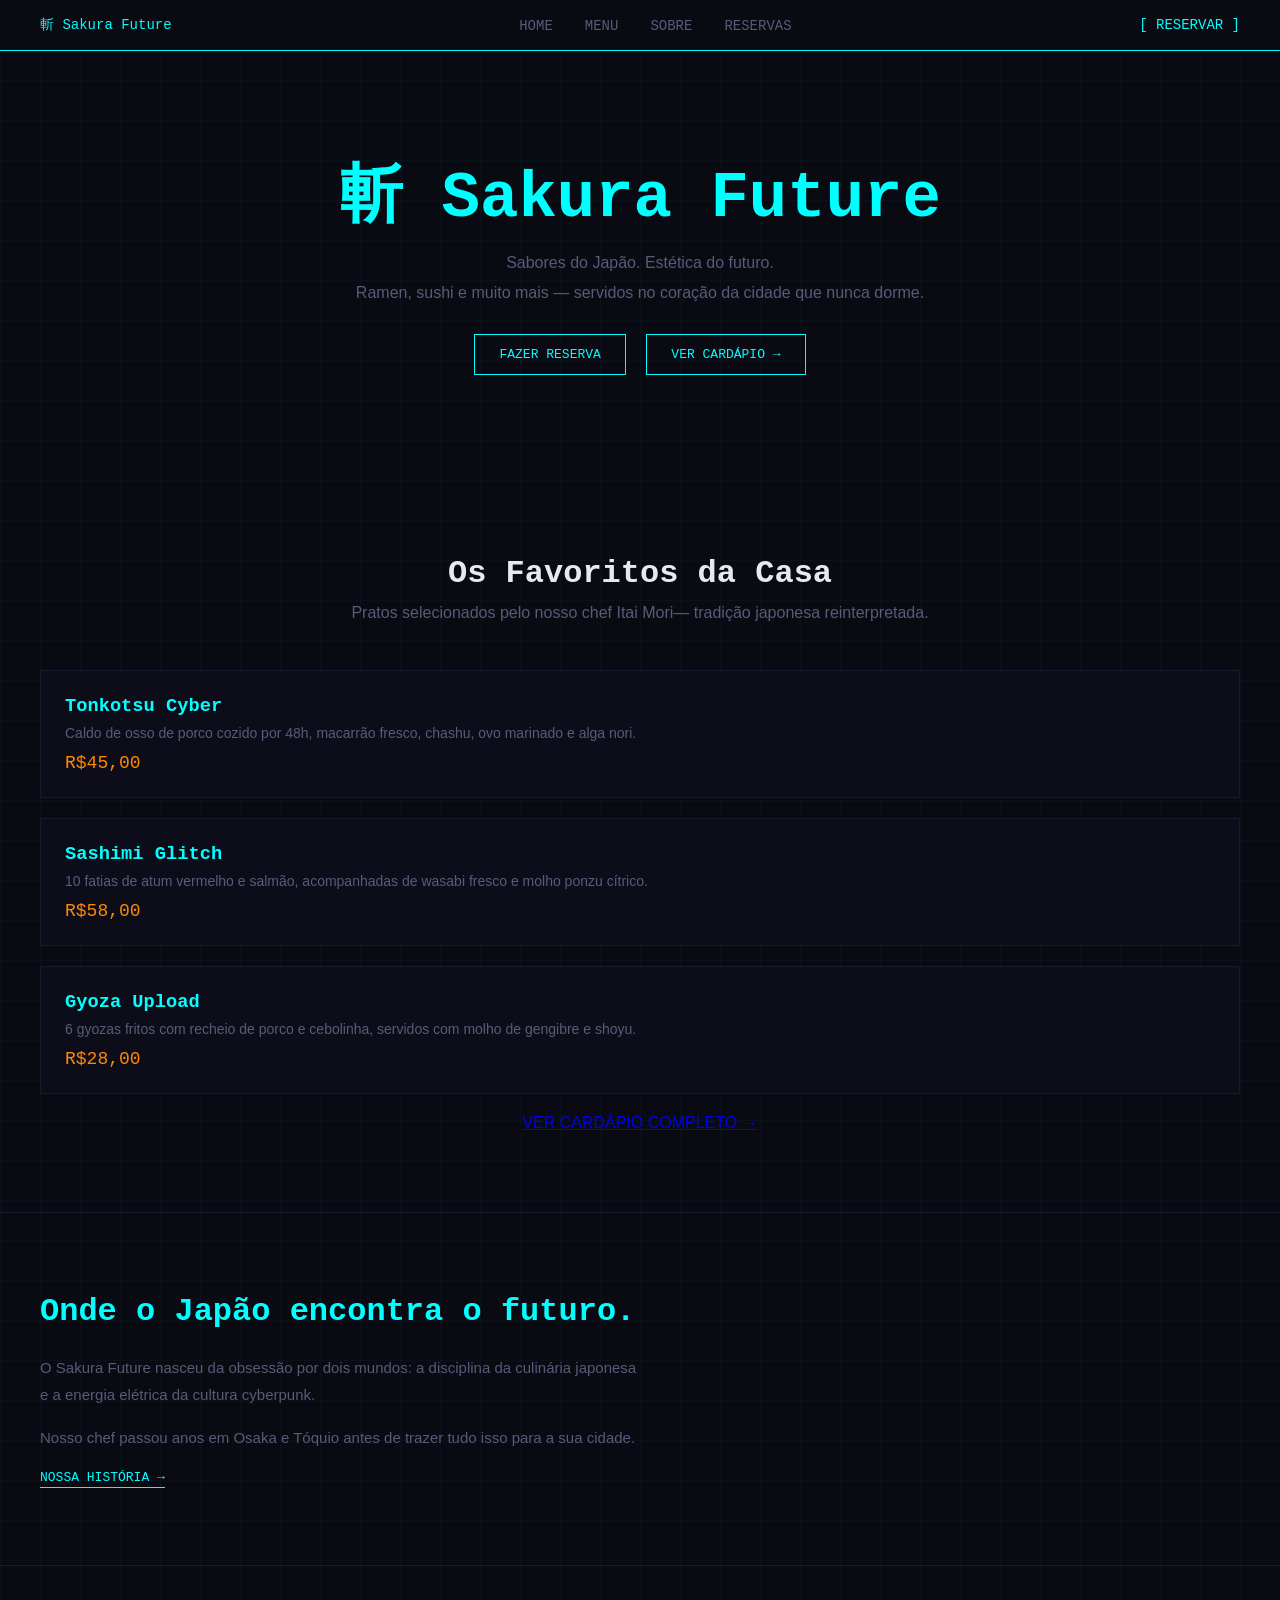
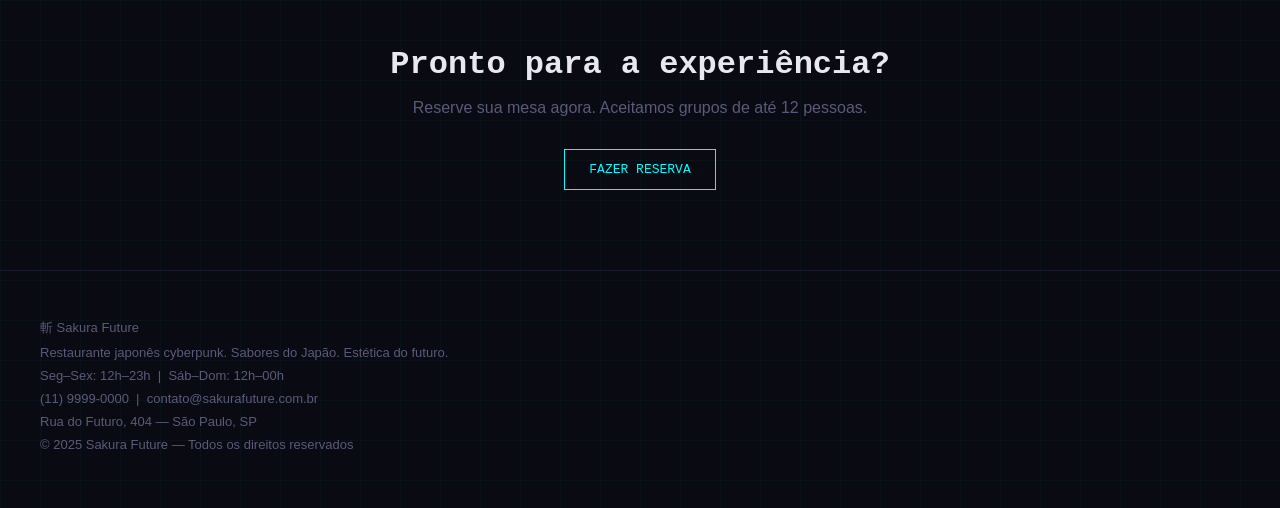
==== index.html @ 57e95a61 "Adicionei imagens no menu" ====
<!doctype html>
<html lang="pt-BR">
  <head>
    <meta charset="UTF-8" />
    <meta name="viewport" content="width=device-width, initial-scale=1.0" />
    <title>Sakura Future — Restaurante Japonês</title>
    <link rel="stylesheet" href="style.css" />
  </head>

  <body>
    <nav>
      <a href="index.html">斬 Sakura Future</a>
      <ul>
        <li><a href="index.html">HOME</a></li>
        <li><a href="menu.html">MENU</a></li>
        <li><a href="sobre.html">SOBRE</a></li>
        <li><a href="reservas.html">RESERVAS</a></li>
      </ul>
      <a href="reservas.html">[ RESERVAR ]</a>
    </nav>

    <section id="principal">
      <h1>斬 Sakura Future</h1>
      <p>Sabores do Japão. Estética do futuro.</p>
      <p>
        Ramen, sushi e muito mais — servidos no coração da cidade que nunca
        dorme.
      </p>
      <a href="reservas.html">FAZER RESERVA</a>
      <a href="menu.html">VER CARDÁPIO →</a>
    </section>

    <section id="destaques">
      <h2>Os Favoritos da Casa</h2>
      <p>
        Pratos selecionados pelo nosso chef Itai Mori— tradição japonesa
        reinterpretada.
      </p>

      <article>
        <h3>Tonkotsu Cyber</h3>
        <p>
          Caldo de osso de porco cozido por 48h, macarrão fresco, chashu, ovo
          marinado e alga nori.
        </p>
        <span>R$45,00</span>
      </article>

      <article>
        <h3>Sashimi Glitch</h3>
        <p>
          10 fatias de atum vermelho e salmão, acompanhadas de wasabi fresco e
          molho ponzu cítrico.
        </p>
        <span>R$58,00</span>
      </article>

      <article id="entrada">
        <h3>Gyoza Upload</h3>
        <p>
          6 gyozas fritos com recheio de porco e cebolinha, servidos com molho
          de gengibre e shoyu.
        </p>
        <span>R$28,00</span>
      </article>

      <a href="menu.html">VER CARDÁPIO COMPLETO →</a>
    </section>

    <section id="sobre">
      <h2>Onde o Japão encontra o futuro.</h2>
      <p>
        O Sakura Future nasceu da obsessão por dois mundos: a disciplina da
        culinária japonesa e a energia elétrica da cultura cyberpunk.
      </p>
      <p>
        Nosso chef passou anos em Osaka e Tóquio antes de trazer tudo isso para
        a sua cidade.
      </p>
      <a href="sobre.html">NOSSA HISTÓRIA →</a>
    </section>

    <section id="reserva">
      <h2>Pronto para a experiência?</h2>
      <p>Reserve sua mesa agora. Aceitamos grupos de até 12 pessoas.</p>
      <a href="reservas.html">FAZER RESERVA</a>
    </section>

    <footer>
      <p>斬 Sakura Future</p>
      <p>
        Restaurante japonês cyberpunk. Sabores do Japão. Estética do futuro.
      </p>

      <nav>
        <a href="index.html">Home</a>
        <a href="menu.html">Menu</a>
        <a href="sobre.html">Sobre</a>
        <a href="reservas.html">Reservas</a>
      </nav>

      <p>Seg–Sex: 12h–23h &nbsp;|&nbsp; Sáb–Dom: 12h–00h</p>
      <p>(11) 9999-0000 &nbsp;|&nbsp; contato@sakurafuture.com.br</p>
      <p>Rua do Futuro, 404 — São Paulo, SP</p>
      <p>© 2025 Sakura Future — Todos os direitos reservados</p>
    </footer>
  </body>
</html>
---- style.css ----
:root {
  --fundo: #0a0a12;
  --fundo2: #0d0d1a;
  --texto: #e8e8f0;
  --texto-fraco: #5a5a7a;
  --ciano: #00ffff;
  --magenta: #ff00ff;
  --laranja: #ff8800;
  --borda: #1a1a2e;
}

* {
  margin: 0;
  padding: 0;
  box-sizing: border-box;
}

body {
  background: var(--fundo);
  color: var(--texto);
  font-family: sans-serif;

  background-image:
    linear-gradient(rgba(0, 255, 255, 0.03) 1px, transparent 1px),
    linear-gradient(90deg, rgba(0, 255, 255, 0.03) 1px, transparent 1px);
  background-size: 40px 40px;
}

nav {
  background: var(--fundo);
  border-bottom: 1px solid var(--ciano);
  padding: 16px 40px;
  display: flex;
  align-items: center;
  justify-content: space-between;
}
nav a {
  color: var(--ciano);
  text-decoration: none;
  font-family: "Courier New", monospace;
  font-size: 14px;
}
nav ul {
  list-style: none;
  display: flex;
  gap: 32px;
}

nav ul a {
  color: var(--texto-fraco);
}

nav ul a:hover {
  color: var(--ciano);
}
#principal {
  padding: 100px 40px;
  text-align: center;
}

#principal h1 {
  font-family: "Courier New", monospace;
  font-size: 64px;
  color: var(--ciano);
  margin-bottom: 16px;
}

#principal p {
  font-size: 16px;
  color: var(--texto-fraco);
  margin-bottom: 12px;
}

#principal a {
  display: inline-block;
  color: var(--ciano);
  border: 1px solid var(--ciano);
  padding: 12px 24px;
  font-family: "Courier New", monospace;
  font-size: 13px;
  text-decoration: none;
  margin: 20px 8px 0;
}

#principal a:hover {
  background: var(--ciano);
  color: var(--fundo);
}

#destaques {
  padding: 80px 40px;
  text-align: center;
}

#destaques h2 {
  font-family: "Courier New", monospace;
  font-size: 32px;
  color: var(--texto);
  margin-bottom: 12px;
}

#destaques > p {
  color: var(--texto-fraco);
  margin-bottom: 48px;
}

article {
  background: var(--fundo2);
  border: 1px solid var(--borda);
  padding: 24px;
  margin-bottom: 20px;
  text-align: left;
}

article h3 {
  font-family: "Courier New", monospace;
  color: var(--ciano);
  margin-bottom: 8px;
}

article p {
  color: var(--texto-fraco);
  font-size: 14px;
  margin-bottom: 12px;
}

article span {
  font-family: "Courier New", monospace;
  color: var(--laranja);
  font-size: 18px;
}
#sobre {
  padding: 80px 40px;
  border-top: 1px solid var(--borda);
}

#sobre h2 {
  font-family: "Courier New", monospace;
  font-size: 32px;
  color: var(--ciano);
  margin-bottom: 24px;
}

#sobre p {
  color: var(--texto-fraco);
  font-size: 15px;
  line-height: 1.8;
  margin-bottom: 16px;
  max-width: 600px;
}

#sobre a {
  color: var(--ciano);
  font-family: "Courier New", monospace;
  font-size: 13px;
  text-decoration: none;
  border-bottom: 1px solid var(--ciano);
  padding-bottom: 2px;
}

#sobre a:hover {
  color: var(--magenta);
  border-color: var(--magenta);
}

#reserva {
  padding: 80px 40px;
  text-align: center;
  border-top: 1px solid var(--borda);
}

#reserva h2 {
  font-family: "Courier New", monospace;
  font-size: 32px;
  color: var(--texto);
  margin-bottom: 16px;
}

#reserva p {
  color: var(--texto-fraco);
  margin-bottom: 32px;
}

#reserva a {
  display: inline-block;
  color: var(--ciano);
  border: 1px solid var(--ciano);
  padding: 12px 24px;
  font-family: "Courier New", monospace;
  font-size: 13px;
  text-decoration: none;
}

#reserva a:hover {
  background: var(--ciano);
  color: var(--fundo);
}

footer {
  padding: 48px 40px;
  border-top: 1px solid var(--borda);
}

footer p {
  color: var(--texto-fraco);
  font-size: 13px;
  margin-bottom: 8px;
}

footer nav {
  display: none;
  gap: 24px;
  margin: 16px 0;
  border: none;
  padding: 0;
}

footer nav a {
  color: var(--texto-fraco);
  font-size: 13px;
  text-decoration: none;
}

footer nav a:hover {
  color: var(--ciano);
}
#menu {
  padding: 80px 40px;
  max-width: 800px;
  margin: 0 auto;
}

#menu h1 {
  font-family: "Courier New", monospace;
  font-size: 48px;
  color: var(--ciano);
  margin-bottom: 8px;
}

#menu > p {
  color: var(--texto-fraco);
  margin-bottom: 48px;
}

#menu h2 {
  font-family: "Courier New", monospace;
  font-size: 13px;
  color: var(--magenta);
  letter-spacing: 0.2em;
  margin: 48px 0 16px;
  border-bottom: 1px solid var(--borda);
  padding-bottom: 8px;
}
#sobre-page {
  padding: 80px 40px;
  max-width: 800px;
  margin: 0 auto;
}

#sobre-page h1 {
  font-family: "Courier New", monospace;
  font-size: 48px;
  color: var(--ciano);
  margin-bottom: 8px;
}

#sobre-page > p {
  color: var(--texto-fraco);
  margin-bottom: 48px;
}

#sobre-page h2 {
  font-family: "Courier New", monospace;
  font-size: 13px;
  color: var(--magenta);
  letter-spacing: 0.2em;
  margin: 40px 0 16px;
  border-bottom: 1px solid var(--borda);
  padding-bottom: 8px;
}

#sobre-page p {
  color: var(--texto-fraco);
  font-size: 15px;
  line-height: 1.8;
  margin-bottom: 16px;
}
#numeros {
  display: grid;
  grid-template-columns: repeat(4, 1fr);
  gap: 20px;
  margin-top: 24px;
}

#numeros div {
  border: 1px solid var(--borda);
  padding: 24px;
  text-align: center;
}

#numeros strong {
  display: block;
  font-family: "Courier New", monospace;
  font-size: 36px;
  color: var(--ciano);
  margin-bottom: 8px;
}
#numeros span {
  font-size: 12px;
  color: var(--texto-fraco);
  letter-spacing: 0.1em;
}

#reservas-page {
  padding: 80px 40px;
  max-width: 600px;
  margin: 0 auto;
}

#reservas-page h1 {
  font-family: "Courier New", monospace;
  font-size: 48px;
  color: var(--ciano);
  margin-bottom: 8px;
}

#reservas-page > p {
  color: var(--texto-fraco);
  margin-bottom: 48px;
}

form {
  display: flex;
  flex-direction: column;
  gap: 8px;
}

label {
  font-family: "Courier New", monospace;
  font-size: 12px;
  color: var(--magenta);
  letter-spacing: 0.15em;
  margin-top: 16px;
}

input,
textarea {
  background: var(--fundo2);
  border: 1px solid var(--borda);
  color: var(--texto);
  padding: 12px 16px;
  font-family: "Courier New", monospace;
  font-size: 14px;
  width: 100%;
}

input:focus,
textarea:focus {
  outline: none;
  border-color: var(--ciano);
}

textarea {
  height: 120px;
  resize: vertical;
}

button {
  margin-top: 24px;
  background: transparent;
  border: 1px solid var(--ciano);
  color: var(--ciano);
  padding: 14px;
  font-family: "Courier New", monospace;
  font-size: 14px;
  letter-spacing: 0.1em;
  cursor: pointer;
}

button:hover {
  background: var(--ciano);
  color: var(--fundo);
}

.item-container {
  display: flex;
  justify-content: space-between;
  align-items: center;
  gap: 20px;
}

img {
  width: 120px;
  height: 120px;
  object-fit: cover;
  flex-shrink: 0;
  border: 1px solid var(--ciano);
}
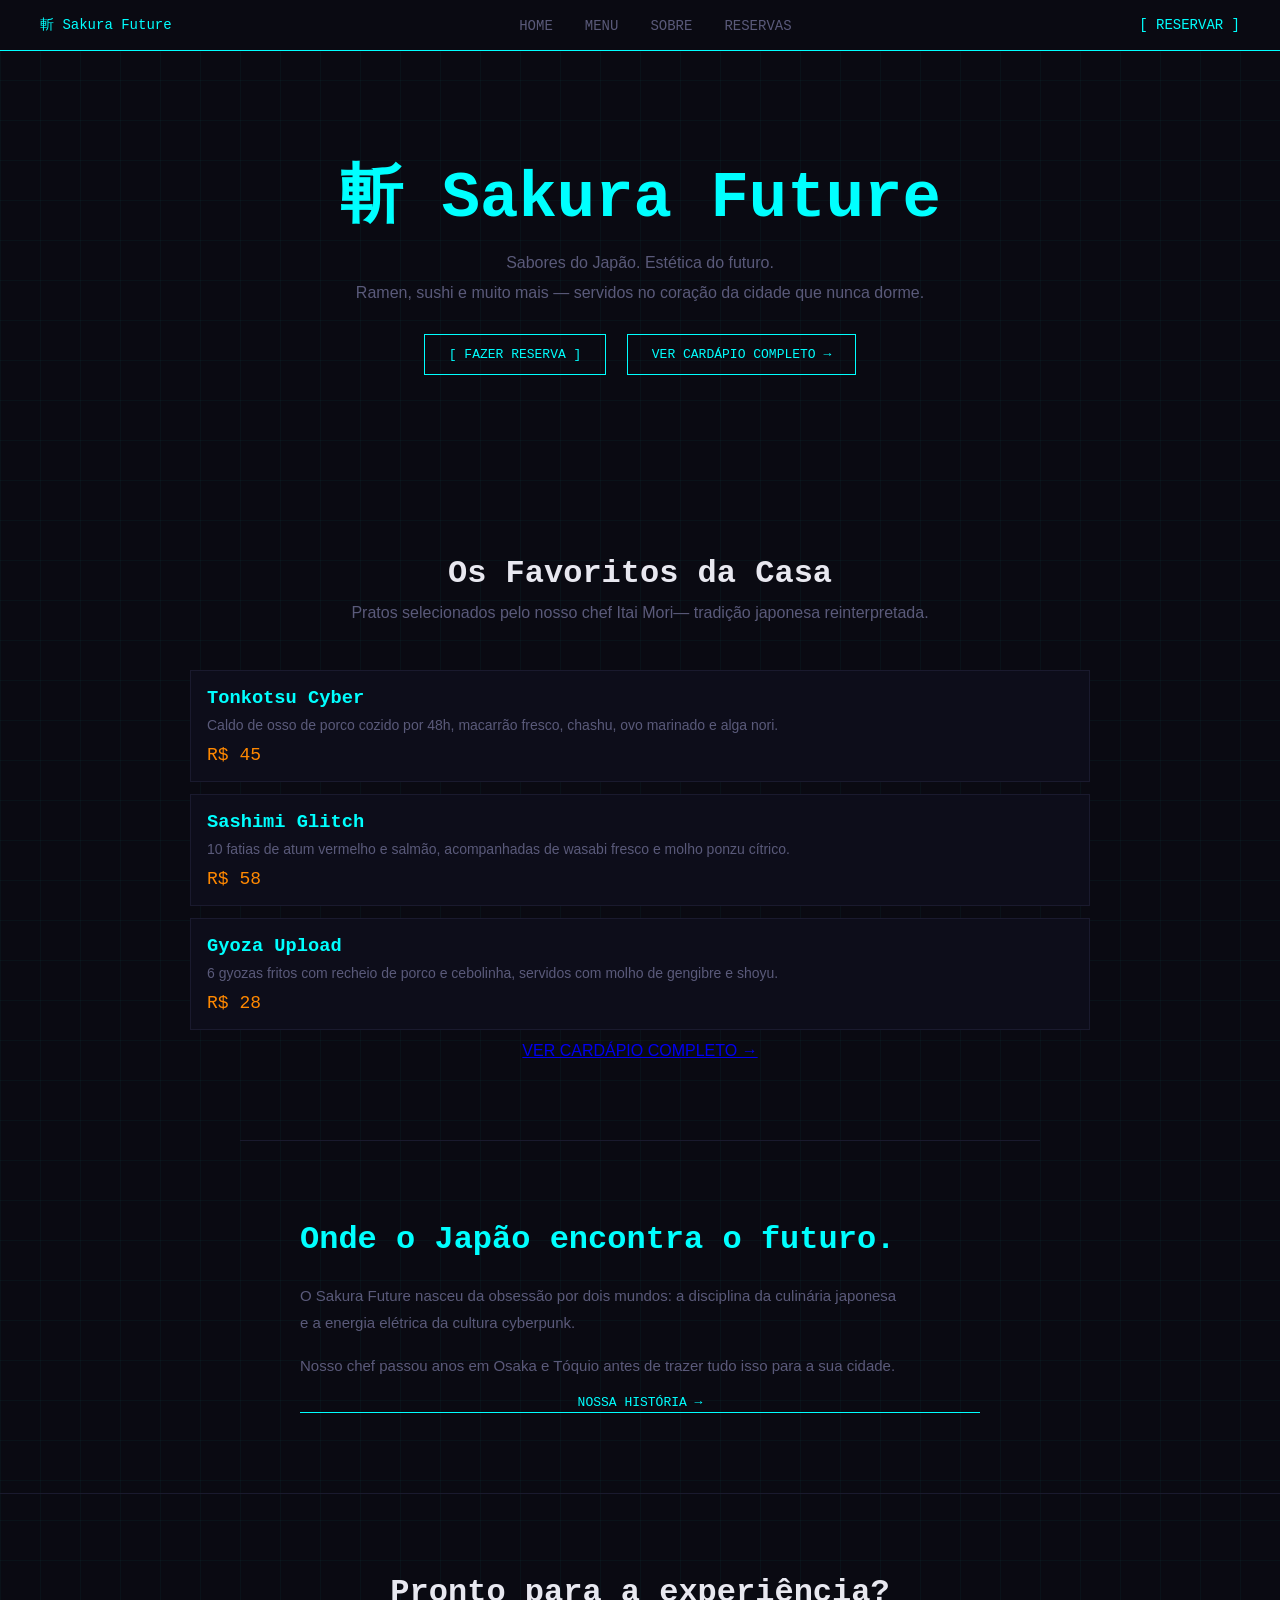
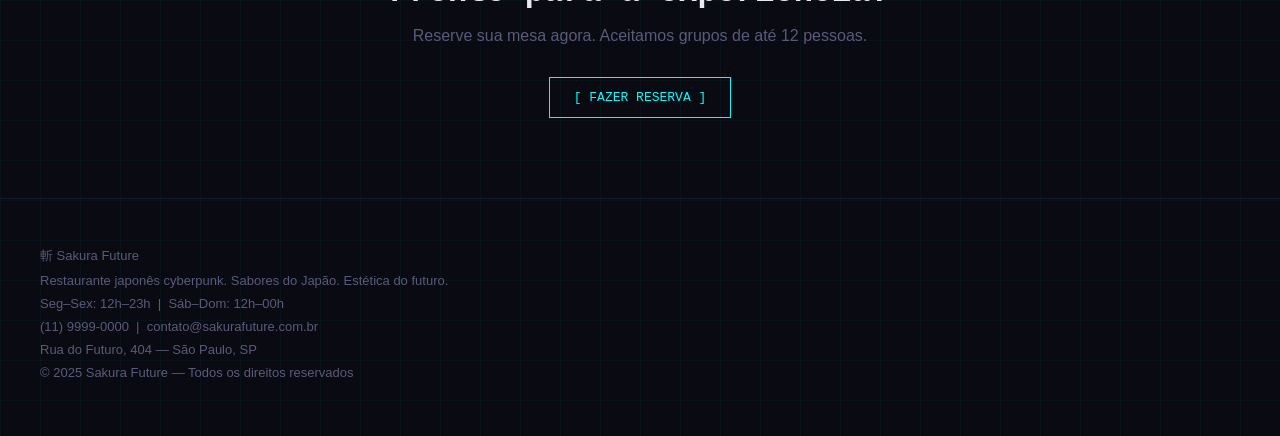
==== commit d944ad09: "ajustes" ====
--- a/index.html
+++ b/index.html
@@ -22,46 +22,31 @@
     <section id="principal">
       <h1>斬 Sakura Future</h1>
       <p>Sabores do Japão. Estética do futuro.</p>
-      <p>
-        Ramen, sushi e muito mais — servidos no coração da cidade que nunca
-        dorme.
-      </p>
-      <a href="reservas.html">FAZER RESERVA</a>
-      <a href="menu.html">VER CARDÁPIO →</a>
+      <p>Ramen, sushi e muito mais — servidos no coração da cidade que nunca dorme.</p>
+      <a href="reservas.html">[ FAZER RESERVA ]</a>
+      <a href="menu.html" class="btn-link">VER CARDÁPIO COMPLETO →</a>
     </section>
 
     <section id="destaques">
       <h2>Os Favoritos da Casa</h2>
-      <p>
-        Pratos selecionados pelo nosso chef Itai Mori— tradição japonesa
-        reinterpretada.
-      </p>
+      <p>Pratos selecionados pelo nosso chef Itai Mori— tradição japonesa reinterpretada.</p>
 
       <article>
         <h3>Tonkotsu Cyber</h3>
-        <p>
-          Caldo de osso de porco cozido por 48h, macarrão fresco, chashu, ovo
-          marinado e alga nori.
-        </p>
-        <span>R$45,00</span>
+        <p>Caldo de osso de porco cozido por 48h, macarrão fresco, chashu, ovo marinado e alga nori.</p>
+        <span>R$ 45</span>
       </article>
 
       <article>
         <h3>Sashimi Glitch</h3>
-        <p>
-          10 fatias de atum vermelho e salmão, acompanhadas de wasabi fresco e
-          molho ponzu cítrico.
-        </p>
-        <span>R$58,00</span>
+        <p>10 fatias de atum vermelho e salmão, acompanhadas de wasabi fresco e molho ponzu cítrico.</p>
+        <span>R$ 58</span>
       </article>
 
-      <article id="entrada">
+      <article id = "entrada">
         <h3>Gyoza Upload</h3>
-        <p>
-          6 gyozas fritos com recheio de porco e cebolinha, servidos com molho
-          de gengibre e shoyu.
-        </p>
-        <span>R$28,00</span>
+        <p>6 gyozas fritos com recheio de porco e cebolinha, servidos com molho de gengibre e shoyu.</p>
+        <span>R$ 28</span>
       </article>
 
       <a href="menu.html">VER CARDÁPIO COMPLETO →</a>
@@ -69,28 +54,20 @@
 
     <section id="sobre">
       <h2>Onde o Japão encontra o futuro.</h2>
-      <p>
-        O Sakura Future nasceu da obsessão por dois mundos: a disciplina da
-        culinária japonesa e a energia elétrica da cultura cyberpunk.
-      </p>
-      <p>
-        Nosso chef passou anos em Osaka e Tóquio antes de trazer tudo isso para
-        a sua cidade.
-      </p>
+      <p>O Sakura Future nasceu da obsessão por dois mundos: a disciplina da culinária japonesa e a energia elétrica da cultura cyberpunk.</p>
+      <p>Nosso chef passou anos em Osaka e Tóquio antes de trazer tudo isso para a sua cidade.</p>
       <a href="sobre.html">NOSSA HISTÓRIA →</a>
     </section>
 
     <section id="reserva">
       <h2>Pronto para a experiência?</h2>
       <p>Reserve sua mesa agora. Aceitamos grupos de até 12 pessoas.</p>
-      <a href="reservas.html">FAZER RESERVA</a>
+      <a href="reservas.html">[ FAZER RESERVA ]</a>
     </section>
 
     <footer>
       <p>斬 Sakura Future</p>
-      <p>
-        Restaurante japonês cyberpunk. Sabores do Japão. Estética do futuro.
-      </p>
+      <p>Restaurante japonês cyberpunk. Sabores do Japão. Estética do futuro.</p>
 
       <nav>
         <a href="index.html">Home</a>
@@ -104,5 +81,6 @@
       <p>Rua do Futuro, 404 — São Paulo, SP</p>
       <p>© 2025 Sakura Future — Todos os direitos reservados</p>
     </footer>
+
   </body>
-</html>
+</html>
--- a/style.css
+++ b/style.css
@@ -1,3 +1,4 @@
+
 :root {
   --fundo: #0a0a12;
   --fundo2: #0d0d1a;
@@ -20,7 +21,7 @@
   color: var(--texto);
   font-family: sans-serif;
 
-  background-image:
+  background-image: 
     linear-gradient(rgba(0, 255, 255, 0.03) 1px, transparent 1px),
     linear-gradient(90deg, rgba(0, 255, 255, 0.03) 1px, transparent 1px);
   background-size: 40px 40px;
@@ -37,7 +38,7 @@
 nav a {
   color: var(--ciano);
   text-decoration: none;
-  font-family: "Courier New", monospace;
+  font-family: 'Courier New', monospace;
   font-size: 14px;
 }
 nav ul {
@@ -59,7 +60,7 @@
 }
 
 #principal h1 {
-  font-family: "Courier New", monospace;
+  font-family: 'Courier New', monospace;
   font-size: 64px;
   color: var(--ciano);
   margin-bottom: 16px;
@@ -76,7 +77,7 @@
   color: var(--ciano);
   border: 1px solid var(--ciano);
   padding: 12px 24px;
-  font-family: "Courier New", monospace;
+  font-family: 'Courier New', monospace;
   font-size: 13px;
   text-decoration: none;
   margin: 20px 8px 0;
@@ -93,7 +94,7 @@
 }
 
 #destaques h2 {
-  font-family: "Courier New", monospace;
+  font-family: 'Courier New', monospace;
   font-size: 32px;
   color: var(--texto);
   margin-bottom: 12px;
@@ -107,13 +108,16 @@
 article {
   background: var(--fundo2);
   border: 1px solid var(--borda);
-  padding: 24px;
-  margin-bottom: 20px;
+  padding: 16px;
+  margin-bottom: 12px;
   text-align: left;
+  max-width: 900px;
+  margin-left: auto;
+  margin-right: auto;;
 }
 
 article h3 {
-  font-family: "Courier New", monospace;
+  font-family: 'Courier New', monospace;
   color: var(--ciano);
   margin-bottom: 8px;
 }
@@ -125,17 +129,21 @@
 }
 
 article span {
-  font-family: "Courier New", monospace;
+  font-family: 'Courier New', monospace;
   color: var(--laranja);
   font-size: 18px;
-}
+  }
+
 #sobre {
-  padding: 80px 40px;
+  padding: 80px 60px;
   border-top: 1px solid var(--borda);
+  max-width: 800px;
+  margin-left: auto;
+  margin-right: auto;
 }
 
 #sobre h2 {
-  font-family: "Courier New", monospace;
+  font-family: 'Courier New', monospace;
   font-size: 32px;
   color: var(--ciano);
   margin-bottom: 24px;
@@ -150,12 +158,15 @@
 }
 
 #sobre a {
-  color: var(--ciano);
-  font-family: "Courier New", monospace;
+  display: block;
+  text-align: center;;
+  color: var(--ciano);
+  font-family: 'Courier New', monospace;
   font-size: 13px;
   text-decoration: none;
   border-bottom: 1px solid var(--ciano);
   padding-bottom: 2px;
+  margin: top 16px;
 }
 
 #sobre a:hover {
@@ -170,7 +181,7 @@
 }
 
 #reserva h2 {
-  font-family: "Courier New", monospace;
+  font-family: 'Courier New', monospace;
   font-size: 32px;
   color: var(--texto);
   margin-bottom: 16px;
@@ -186,7 +197,7 @@
   color: var(--ciano);
   border: 1px solid var(--ciano);
   padding: 12px 24px;
-  font-family: "Courier New", monospace;
+  font-family: 'Courier New', monospace;
   font-size: 13px;
   text-decoration: none;
 }
@@ -231,7 +242,7 @@
 }
 
 #menu h1 {
-  font-family: "Courier New", monospace;
+  font-family: 'Courier New', monospace;
   font-size: 48px;
   color: var(--ciano);
   margin-bottom: 8px;
@@ -243,7 +254,7 @@
 }
 
 #menu h2 {
-  font-family: "Courier New", monospace;
+  font-family: 'Courier New', monospace;
   font-size: 13px;
   color: var(--magenta);
   letter-spacing: 0.2em;
@@ -258,7 +269,7 @@
 }
 
 #sobre-page h1 {
-  font-family: "Courier New", monospace;
+  font-family: 'Courier New', monospace;
   font-size: 48px;
   color: var(--ciano);
   margin-bottom: 8px;
@@ -270,7 +281,7 @@
 }
 
 #sobre-page h2 {
-  font-family: "Courier New", monospace;
+  font-family: 'Courier New', monospace;
   font-size: 13px;
   color: var(--magenta);
   letter-spacing: 0.2em;
@@ -300,7 +311,7 @@
 
 #numeros strong {
   display: block;
-  font-family: "Courier New", monospace;
+  font-family: 'Courier New', monospace;
   font-size: 36px;
   color: var(--ciano);
   margin-bottom: 8px;
@@ -318,7 +329,7 @@
 }
 
 #reservas-page h1 {
-  font-family: "Courier New", monospace;
+  font-family: 'Courier New', monospace;
   font-size: 48px;
   color: var(--ciano);
   margin-bottom: 8px;
@@ -336,26 +347,24 @@
 }
 
 label {
-  font-family: "Courier New", monospace;
+  font-family: 'Courier New', monospace;
   font-size: 12px;
   color: var(--magenta);
   letter-spacing: 0.15em;
   margin-top: 16px;
 }
 
-input,
-textarea {
+input, textarea {
   background: var(--fundo2);
   border: 1px solid var(--borda);
   color: var(--texto);
   padding: 12px 16px;
-  font-family: "Courier New", monospace;
+  font-family: 'Courier New', monospace;
   font-size: 14px;
   width: 100%;
 }
 
-input:focus,
-textarea:focus {
+input:focus, textarea:focus {
   outline: none;
   border-color: var(--ciano);
 }
@@ -371,7 +380,7 @@
   border: 1px solid var(--ciano);
   color: var(--ciano);
   padding: 14px;
-  font-family: "Courier New", monospace;
+  font-family: 'Courier New', monospace;
   font-size: 14px;
   letter-spacing: 0.1em;
   cursor: pointer;
@@ -380,19 +389,4 @@
 button:hover {
   background: var(--ciano);
   color: var(--fundo);
-}
-
-.item-container {
-  display: flex;
-  justify-content: space-between;
-  align-items: center;
-  gap: 20px;
-}
-
-img {
-  width: 120px;
-  height: 120px;
-  object-fit: cover;
-  flex-shrink: 0;
-  border: 1px solid var(--ciano);
-}
+}
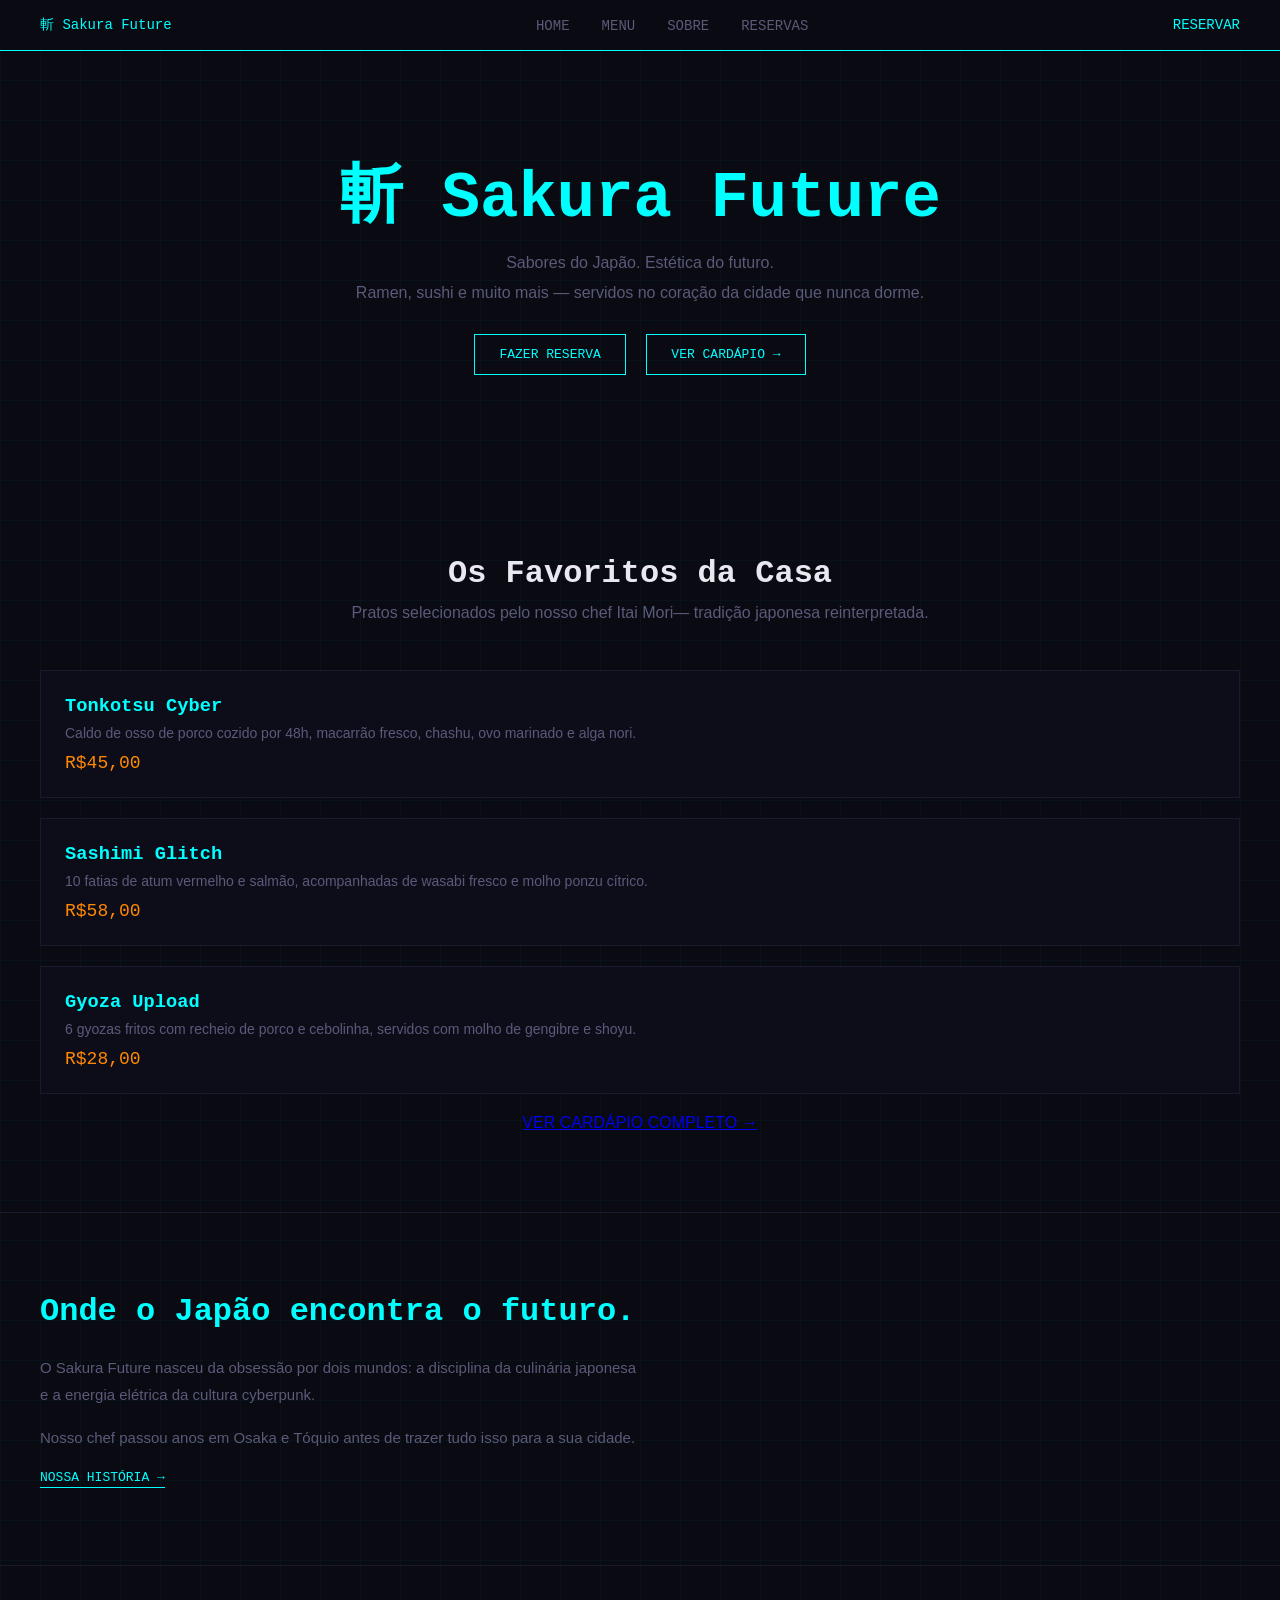
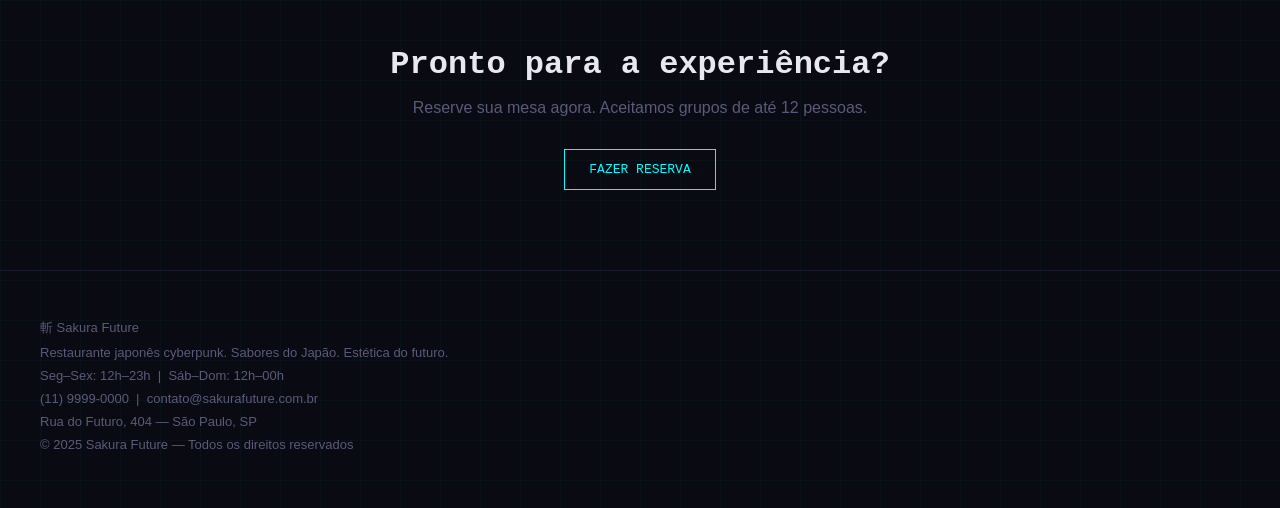
==== commit 7938541c: "Adicionei o home em todas as páginas" ====
--- a/index.html
+++ b/index.html
@@ -16,37 +16,52 @@
         <li><a href="sobre.html">SOBRE</a></li>
         <li><a href="reservas.html">RESERVAS</a></li>
       </ul>
-      <a href="reservas.html">[ RESERVAR ]</a>
+      <a href="reservas.html">RESERVAR</a>
     </nav>
 
     <section id="principal">
       <h1>斬 Sakura Future</h1>
       <p>Sabores do Japão. Estética do futuro.</p>
-      <p>Ramen, sushi e muito mais — servidos no coração da cidade que nunca dorme.</p>
-      <a href="reservas.html">[ FAZER RESERVA ]</a>
-      <a href="menu.html" class="btn-link">VER CARDÁPIO COMPLETO →</a>
+      <p>
+        Ramen, sushi e muito mais — servidos no coração da cidade que nunca
+        dorme.
+      </p>
+      <a href="reservas.html">FAZER RESERVA</a>
+      <a href="menu.html">VER CARDÁPIO →</a>
     </section>
 
     <section id="destaques">
       <h2>Os Favoritos da Casa</h2>
-      <p>Pratos selecionados pelo nosso chef Itai Mori— tradição japonesa reinterpretada.</p>
+      <p>
+        Pratos selecionados pelo nosso chef Itai Mori— tradição japonesa
+        reinterpretada.
+      </p>
 
       <article>
         <h3>Tonkotsu Cyber</h3>
-        <p>Caldo de osso de porco cozido por 48h, macarrão fresco, chashu, ovo marinado e alga nori.</p>
-        <span>R$ 45</span>
+        <p>
+          Caldo de osso de porco cozido por 48h, macarrão fresco, chashu, ovo
+          marinado e alga nori.
+        </p>
+        <span>R$45,00</span>
       </article>
 
       <article>
         <h3>Sashimi Glitch</h3>
-        <p>10 fatias de atum vermelho e salmão, acompanhadas de wasabi fresco e molho ponzu cítrico.</p>
-        <span>R$ 58</span>
+        <p>
+          10 fatias de atum vermelho e salmão, acompanhadas de wasabi fresco e
+          molho ponzu cítrico.
+        </p>
+        <span>R$58,00</span>
       </article>
 
-      <article id = "entrada">
+      <article id="entrada">
         <h3>Gyoza Upload</h3>
-        <p>6 gyozas fritos com recheio de porco e cebolinha, servidos com molho de gengibre e shoyu.</p>
-        <span>R$ 28</span>
+        <p>
+          6 gyozas fritos com recheio de porco e cebolinha, servidos com molho
+          de gengibre e shoyu.
+        </p>
+        <span>R$28,00</span>
       </article>
 
       <a href="menu.html">VER CARDÁPIO COMPLETO →</a>
@@ -54,20 +69,28 @@
 
     <section id="sobre">
       <h2>Onde o Japão encontra o futuro.</h2>
-      <p>O Sakura Future nasceu da obsessão por dois mundos: a disciplina da culinária japonesa e a energia elétrica da cultura cyberpunk.</p>
-      <p>Nosso chef passou anos em Osaka e Tóquio antes de trazer tudo isso para a sua cidade.</p>
+      <p>
+        O Sakura Future nasceu da obsessão por dois mundos: a disciplina da
+        culinária japonesa e a energia elétrica da cultura cyberpunk.
+      </p>
+      <p>
+        Nosso chef passou anos em Osaka e Tóquio antes de trazer tudo isso para
+        a sua cidade.
+      </p>
       <a href="sobre.html">NOSSA HISTÓRIA →</a>
     </section>
 
     <section id="reserva">
       <h2>Pronto para a experiência?</h2>
       <p>Reserve sua mesa agora. Aceitamos grupos de até 12 pessoas.</p>
-      <a href="reservas.html">[ FAZER RESERVA ]</a>
+      <a href="reservas.html">FAZER RESERVA</a>
     </section>
 
     <footer>
       <p>斬 Sakura Future</p>
-      <p>Restaurante japonês cyberpunk. Sabores do Japão. Estética do futuro.</p>
+      <p>
+        Restaurante japonês cyberpunk. Sabores do Japão. Estética do futuro.
+      </p>
 
       <nav>
         <a href="index.html">Home</a>
@@ -81,6 +104,5 @@
       <p>Rua do Futuro, 404 — São Paulo, SP</p>
       <p>© 2025 Sakura Future — Todos os direitos reservados</p>
     </footer>
-
   </body>
-</html>+</html>
--- a/style.css
+++ b/style.css
@@ -1,4 +1,3 @@
-
 :root {
   --fundo: #0a0a12;
   --fundo2: #0d0d1a;
@@ -21,7 +20,7 @@
   color: var(--texto);
   font-family: sans-serif;
 
-  background-image: 
+  background-image:
     linear-gradient(rgba(0, 255, 255, 0.03) 1px, transparent 1px),
     linear-gradient(90deg, rgba(0, 255, 255, 0.03) 1px, transparent 1px);
   background-size: 40px 40px;
@@ -38,7 +37,7 @@
 nav a {
   color: var(--ciano);
   text-decoration: none;
-  font-family: 'Courier New', monospace;
+  font-family: "Courier New", monospace;
   font-size: 14px;
 }
 nav ul {
@@ -60,7 +59,7 @@
 }
 
 #principal h1 {
-  font-family: 'Courier New', monospace;
+  font-family: "Courier New", monospace;
   font-size: 64px;
   color: var(--ciano);
   margin-bottom: 16px;
@@ -77,7 +76,7 @@
   color: var(--ciano);
   border: 1px solid var(--ciano);
   padding: 12px 24px;
-  font-family: 'Courier New', monospace;
+  font-family: "Courier New", monospace;
   font-size: 13px;
   text-decoration: none;
   margin: 20px 8px 0;
@@ -94,7 +93,7 @@
 }
 
 #destaques h2 {
-  font-family: 'Courier New', monospace;
+  font-family: "Courier New", monospace;
   font-size: 32px;
   color: var(--texto);
   margin-bottom: 12px;
@@ -108,16 +107,13 @@
 article {
   background: var(--fundo2);
   border: 1px solid var(--borda);
-  padding: 16px;
-  margin-bottom: 12px;
+  padding: 24px;
+  margin-bottom: 20px;
   text-align: left;
-  max-width: 900px;
-  margin-left: auto;
-  margin-right: auto;;
 }
 
 article h3 {
-  font-family: 'Courier New', monospace;
+  font-family: "Courier New", monospace;
   color: var(--ciano);
   margin-bottom: 8px;
 }
@@ -129,21 +125,17 @@
 }
 
 article span {
-  font-family: 'Courier New', monospace;
+  font-family: "Courier New", monospace;
   color: var(--laranja);
   font-size: 18px;
-  }
-
+}
 #sobre {
-  padding: 80px 60px;
+  padding: 80px 40px;
   border-top: 1px solid var(--borda);
-  max-width: 800px;
-  margin-left: auto;
-  margin-right: auto;
 }
 
 #sobre h2 {
-  font-family: 'Courier New', monospace;
+  font-family: "Courier New", monospace;
   font-size: 32px;
   color: var(--ciano);
   margin-bottom: 24px;
@@ -158,15 +150,12 @@
 }
 
 #sobre a {
-  display: block;
-  text-align: center;;
-  color: var(--ciano);
-  font-family: 'Courier New', monospace;
+  color: var(--ciano);
+  font-family: "Courier New", monospace;
   font-size: 13px;
   text-decoration: none;
   border-bottom: 1px solid var(--ciano);
   padding-bottom: 2px;
-  margin: top 16px;
 }
 
 #sobre a:hover {
@@ -181,7 +170,7 @@
 }
 
 #reserva h2 {
-  font-family: 'Courier New', monospace;
+  font-family: "Courier New", monospace;
   font-size: 32px;
   color: var(--texto);
   margin-bottom: 16px;
@@ -197,7 +186,7 @@
   color: var(--ciano);
   border: 1px solid var(--ciano);
   padding: 12px 24px;
-  font-family: 'Courier New', monospace;
+  font-family: "Courier New", monospace;
   font-size: 13px;
   text-decoration: none;
 }
@@ -242,7 +231,7 @@
 }
 
 #menu h1 {
-  font-family: 'Courier New', monospace;
+  font-family: "Courier New", monospace;
   font-size: 48px;
   color: var(--ciano);
   margin-bottom: 8px;
@@ -254,7 +243,7 @@
 }
 
 #menu h2 {
-  font-family: 'Courier New', monospace;
+  font-family: "Courier New", monospace;
   font-size: 13px;
   color: var(--magenta);
   letter-spacing: 0.2em;
@@ -269,7 +258,7 @@
 }
 
 #sobre-page h1 {
-  font-family: 'Courier New', monospace;
+  font-family: "Courier New", monospace;
   font-size: 48px;
   color: var(--ciano);
   margin-bottom: 8px;
@@ -281,7 +270,7 @@
 }
 
 #sobre-page h2 {
-  font-family: 'Courier New', monospace;
+  font-family: "Courier New", monospace;
   font-size: 13px;
   color: var(--magenta);
   letter-spacing: 0.2em;
@@ -311,7 +300,7 @@
 
 #numeros strong {
   display: block;
-  font-family: 'Courier New', monospace;
+  font-family: "Courier New", monospace;
   font-size: 36px;
   color: var(--ciano);
   margin-bottom: 8px;
@@ -329,7 +318,7 @@
 }
 
 #reservas-page h1 {
-  font-family: 'Courier New', monospace;
+  font-family: "Courier New", monospace;
   font-size: 48px;
   color: var(--ciano);
   margin-bottom: 8px;
@@ -347,24 +336,26 @@
 }
 
 label {
-  font-family: 'Courier New', monospace;
+  font-family: "Courier New", monospace;
   font-size: 12px;
   color: var(--magenta);
   letter-spacing: 0.15em;
   margin-top: 16px;
 }
 
-input, textarea {
+input,
+textarea {
   background: var(--fundo2);
   border: 1px solid var(--borda);
   color: var(--texto);
   padding: 12px 16px;
-  font-family: 'Courier New', monospace;
+  font-family: "Courier New", monospace;
   font-size: 14px;
   width: 100%;
 }
 
-input:focus, textarea:focus {
+input:focus,
+textarea:focus {
   outline: none;
   border-color: var(--ciano);
 }
@@ -380,7 +371,7 @@
   border: 1px solid var(--ciano);
   color: var(--ciano);
   padding: 14px;
-  font-family: 'Courier New', monospace;
+  font-family: "Courier New", monospace;
   font-size: 14px;
   letter-spacing: 0.1em;
   cursor: pointer;
@@ -389,4 +380,33 @@
 button:hover {
   background: var(--ciano);
   color: var(--fundo);
-}+}
+
+.item-container {
+  display: flex;
+  justify-content: space-between;
+  align-items: center;
+  gap: 20px;
+}
+
+img {
+  width: 120px;
+  height: 120px;
+  object-fit: cover;
+  flex-shrink: 0;
+  border: 1px solid var(--ciano);
+}
+
+#home_menu {
+  color: var(--ciano);
+  font-family: "Courier New", monospace;
+  text-decoration: none;
+  border-bottom: 1px solid var(--ciano);
+  padding-bottom: 2px;
+  display: inline-block;
+  margin: 0 auto;
+}
+
+.pai {
+  text-align: center;
+}
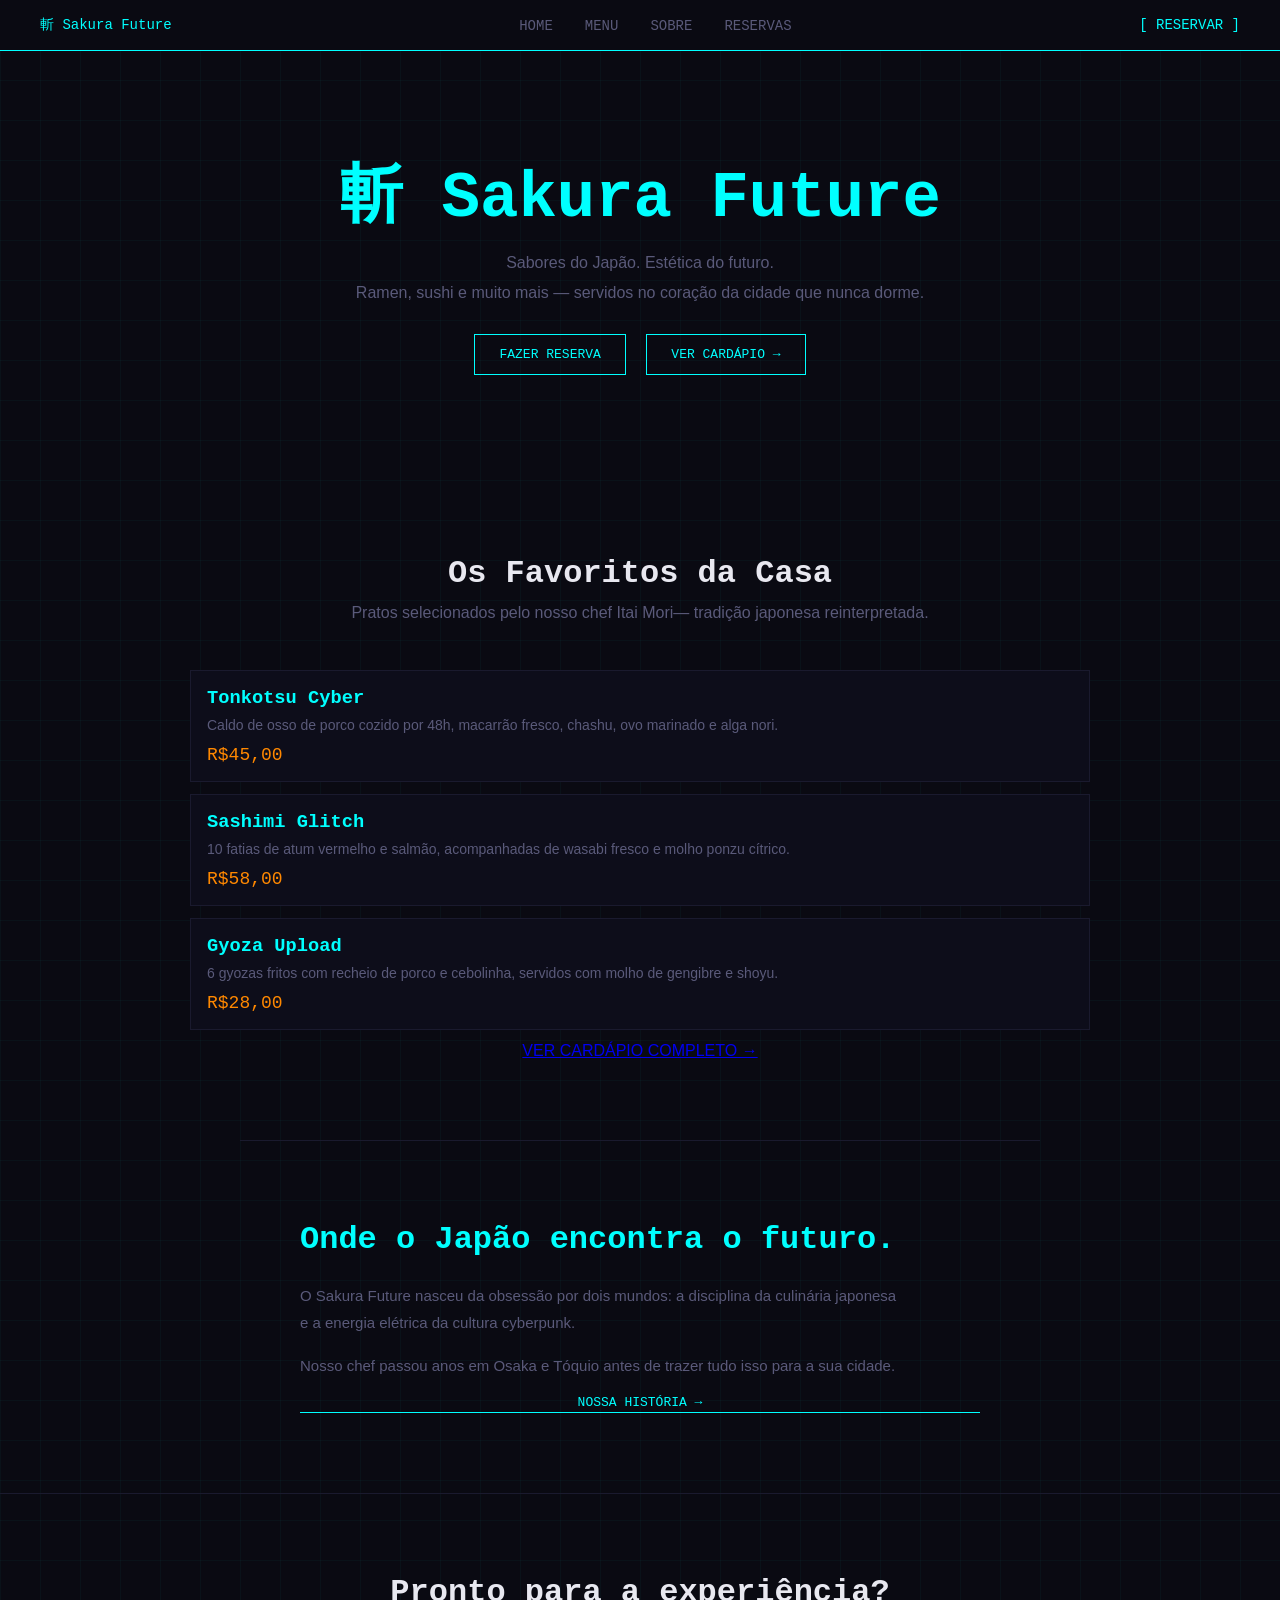
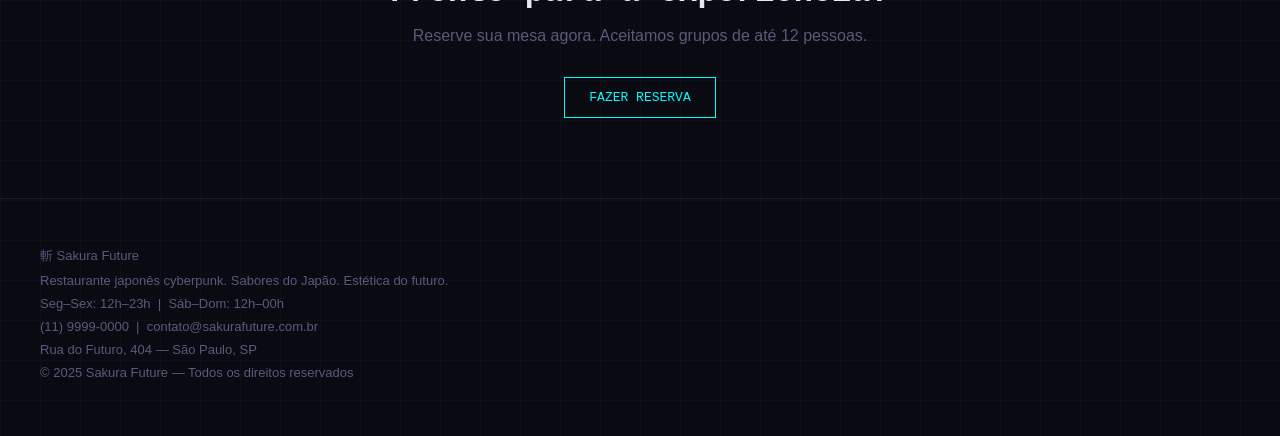
==== commit 090d916c: "up" ====
--- a/index.html
+++ b/index.html
@@ -16,7 +16,7 @@
         <li><a href="sobre.html">SOBRE</a></li>
         <li><a href="reservas.html">RESERVAS</a></li>
       </ul>
-      <a href="reservas.html">RESERVAR</a>
+      <a href="reservas.html">[ RESERVAR ]</a>
     </nav>
 
     <section id="principal">
--- a/style.css
+++ b/style.css
@@ -107,9 +107,12 @@
 article {
   background: var(--fundo2);
   border: 1px solid var(--borda);
-  padding: 24px;
-  margin-bottom: 20px;
+  padding: 16px;
+  margin-bottom: 12px;
   text-align: left;
+  max-width: 900px;
+  margin-left: auto;
+  margin-right: auto;;
 }
 
 article h3 {
@@ -128,10 +131,14 @@
   font-family: "Courier New", monospace;
   color: var(--laranja);
   font-size: 18px;
-}
+  }
+
 #sobre {
-  padding: 80px 40px;
+  padding: 80px 60px;
   border-top: 1px solid var(--borda);
+  max-width: 800px;
+  margin-left: auto;
+  margin-right: auto;
 }
 
 #sobre h2 {
@@ -150,12 +157,15 @@
 }
 
 #sobre a {
+  display: block;
+  text-align: center;;
   color: var(--ciano);
   font-family: "Courier New", monospace;
   font-size: 13px;
   text-decoration: none;
   border-bottom: 1px solid var(--ciano);
   padding-bottom: 2px;
+  margin: top 16px;
 }
 
 #sobre a:hover {
@@ -396,17 +406,3 @@
   flex-shrink: 0;
   border: 1px solid var(--ciano);
 }
-
-#home_menu {
-  color: var(--ciano);
-  font-family: "Courier New", monospace;
-  text-decoration: none;
-  border-bottom: 1px solid var(--ciano);
-  padding-bottom: 2px;
-  display: inline-block;
-  margin: 0 auto;
-}
-
-.pai {
-  text-align: center;
-}
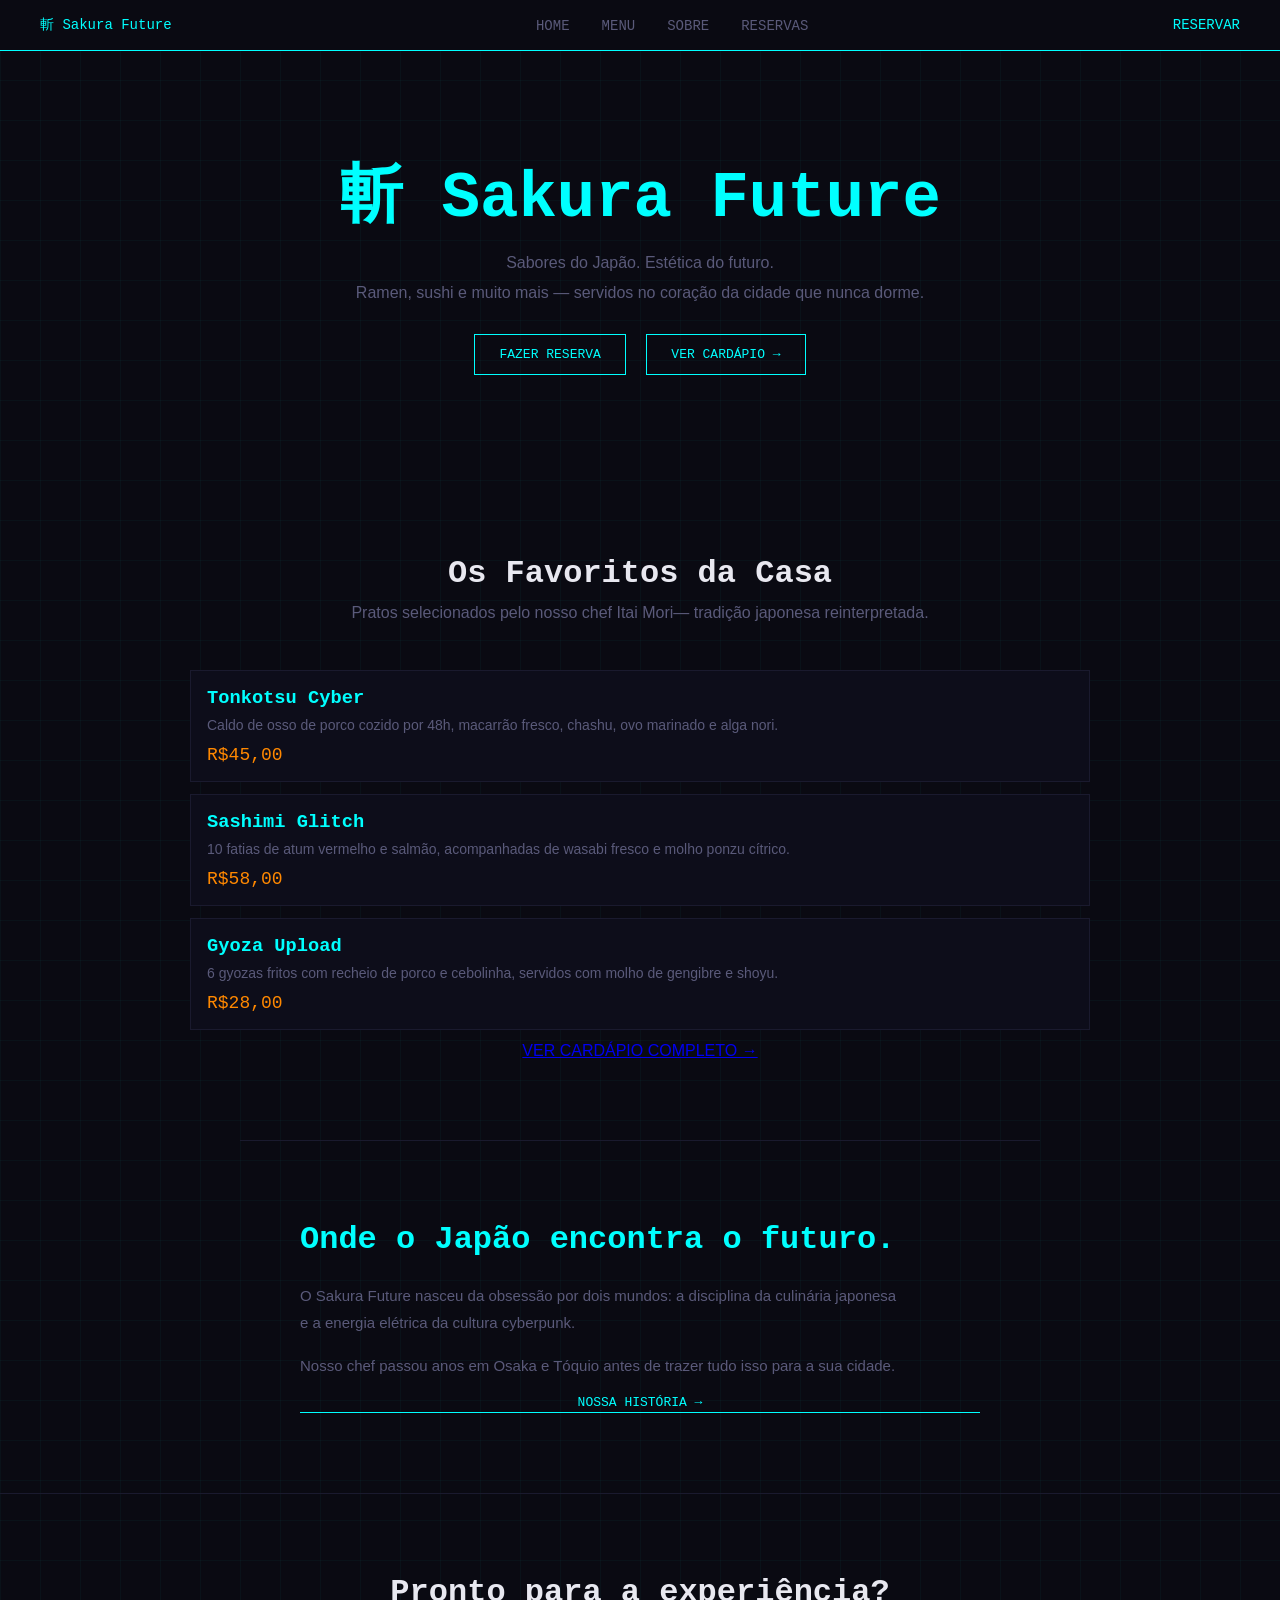
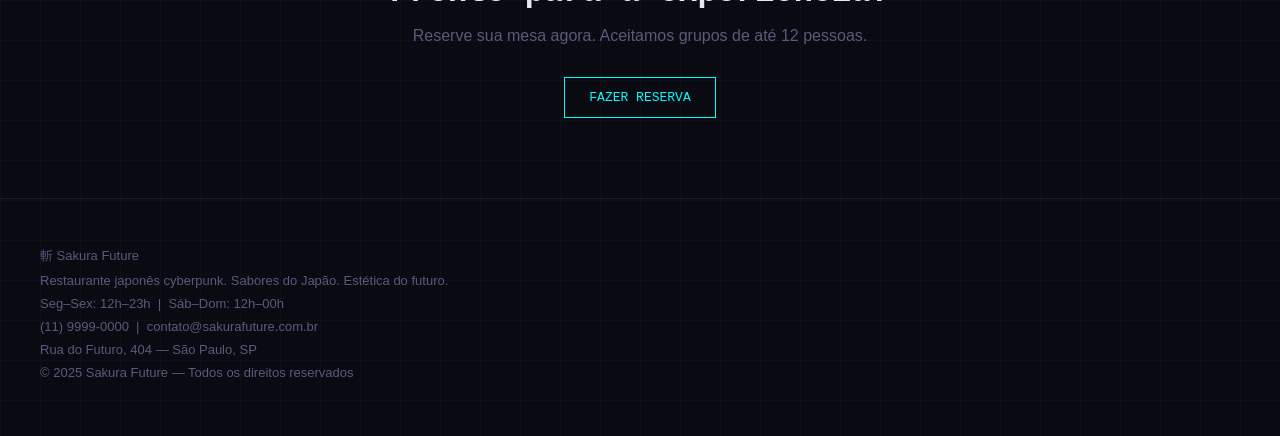
==== commit 26dccbda: "mergeeeeeeee" ====
--- a/index.html
+++ b/index.html
@@ -16,7 +16,7 @@
         <li><a href="sobre.html">SOBRE</a></li>
         <li><a href="reservas.html">RESERVAS</a></li>
       </ul>
-      <a href="reservas.html">[ RESERVAR ]</a>
+      <a href="reservas.html">RESERVAR</a>
     </nav>
 
     <section id="principal">
--- a/style.css
+++ b/style.css
@@ -406,3 +406,17 @@
   flex-shrink: 0;
   border: 1px solid var(--ciano);
 }
+
+#home_menu {
+  color: var(--ciano);
+  font-family: "Courier New", monospace;
+  text-decoration: none;
+  border-bottom: 1px solid var(--ciano);
+  padding-bottom: 2px;
+  display: inline-block;
+  margin: 0 auto;
+}
+
+.pai {
+  text-align: center;
+}
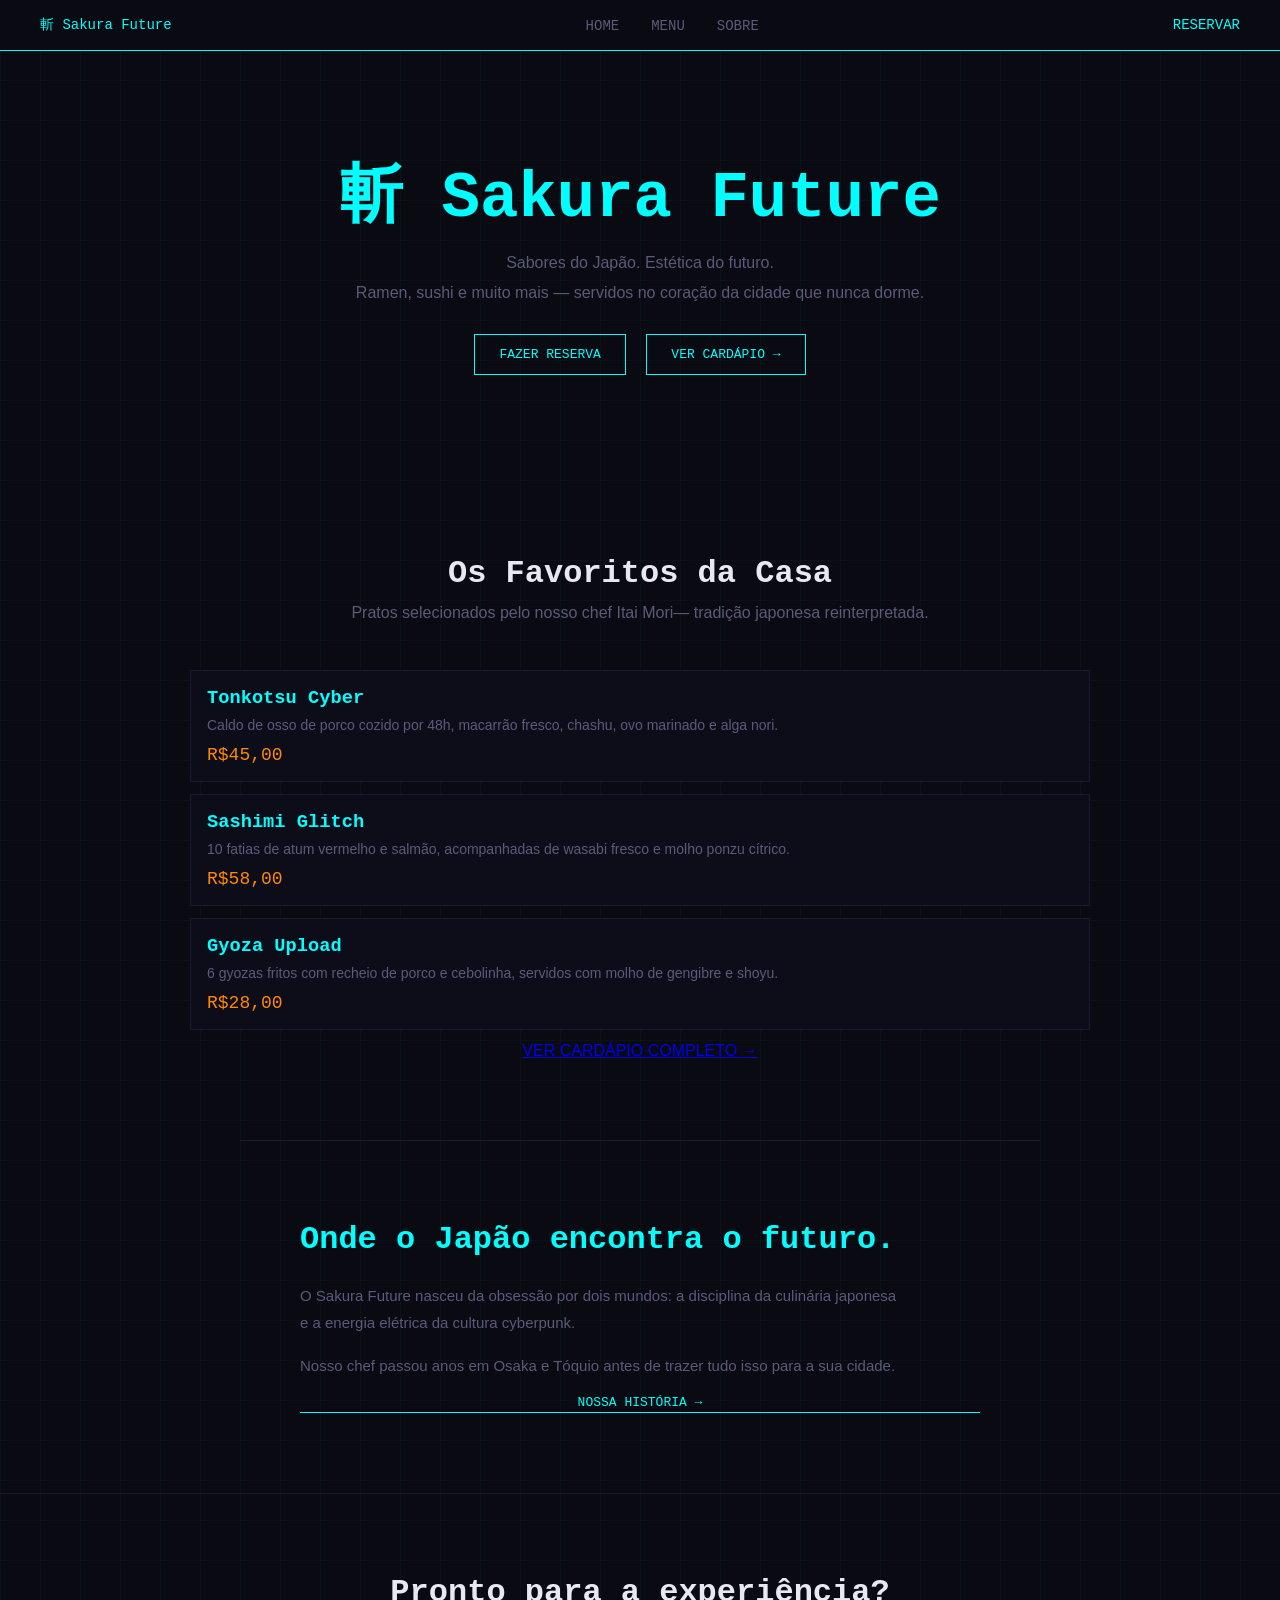
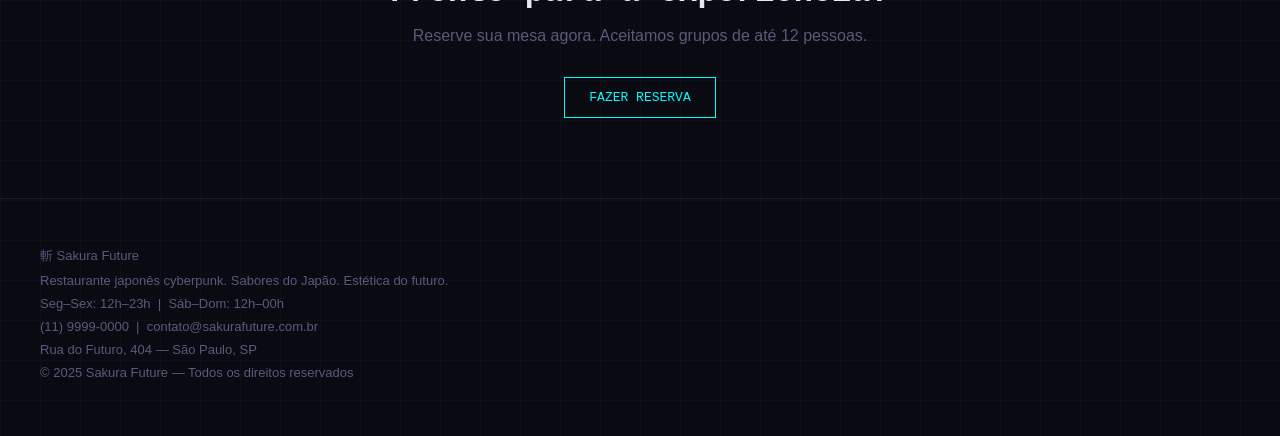
==== commit 3de8f2fd: "Alterado as reservas" ====
--- a/index.html
+++ b/index.html
@@ -14,7 +14,6 @@
         <li><a href="index.html">HOME</a></li>
         <li><a href="menu.html">MENU</a></li>
         <li><a href="sobre.html">SOBRE</a></li>
-        <li><a href="reservas.html">RESERVAS</a></li>
       </ul>
       <a href="reservas.html">RESERVAR</a>
     </nav>
@@ -96,7 +95,7 @@
         <a href="index.html">Home</a>
         <a href="menu.html">Menu</a>
         <a href="sobre.html">Sobre</a>
-        <a href="reservas.html">Reservas</a>
+        <a href="reservas.html">Reservar</a>
       </nav>
 
       <p>Seg–Sex: 12h–23h &nbsp;|&nbsp; Sáb–Dom: 12h–00h</p>
--- a/style.css
+++ b/style.css
@@ -416,7 +416,3 @@
   display: inline-block;
   margin: 0 auto;
 }
-
-.pai {
-  text-align: center;
-}
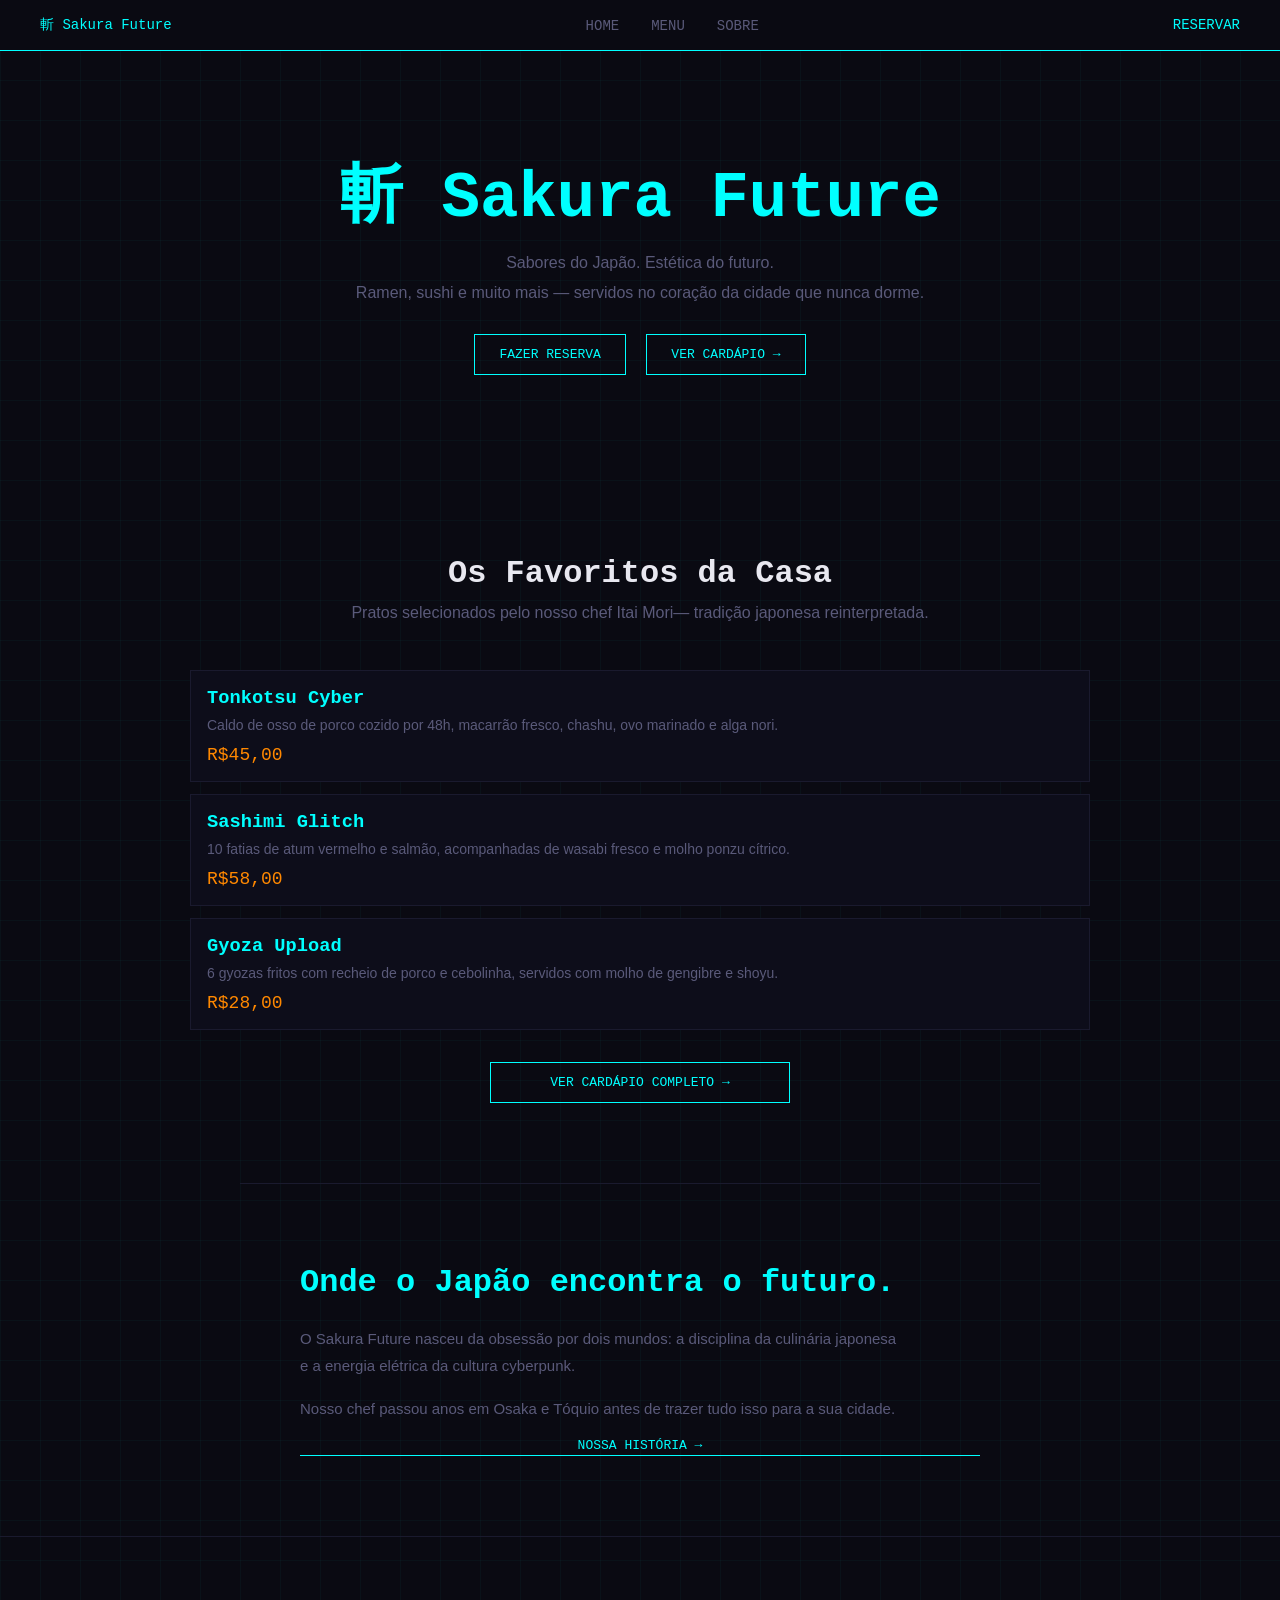
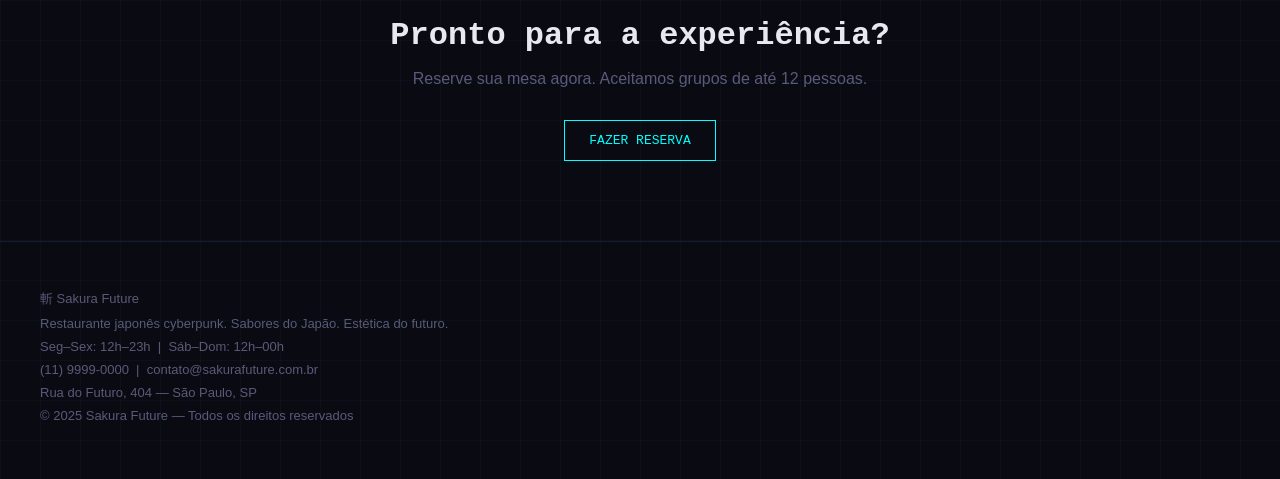
==== commit f3343dab: "adicionado ajuste em ver cardapio" ====
--- a/index.html
+++ b/index.html
@@ -63,7 +63,7 @@
         <span>R$28,00</span>
       </article>
 
-      <a href="menu.html">VER CARDÁPIO COMPLETO →</a>
+      <a href="menu.html" class="btn-link">VER CARDÁPIO COMPLETO →</a>
     </section>
 
     <section id="sobre">
--- a/style.css
+++ b/style.css
@@ -416,3 +416,23 @@
   display: inline-block;
   margin: 0 auto;
 }
+
+.btn-link {
+  display: block;
+  text-align: center;
+  color: var(--ciano);
+  border: 1px solid var(--ciano);
+  padding: 12px 24px;
+  font-family: 'Courier New', monospace;
+  font-size: 13px;
+  text-decoration: none;
+  margin-top: 32px;
+  max-width: 300px;
+  margin-left: auto;
+  margin-right: auto;
+}
+
+.btn-link:hover {
+  background: var(--ciano);
+  color: var(--fundo);
+}
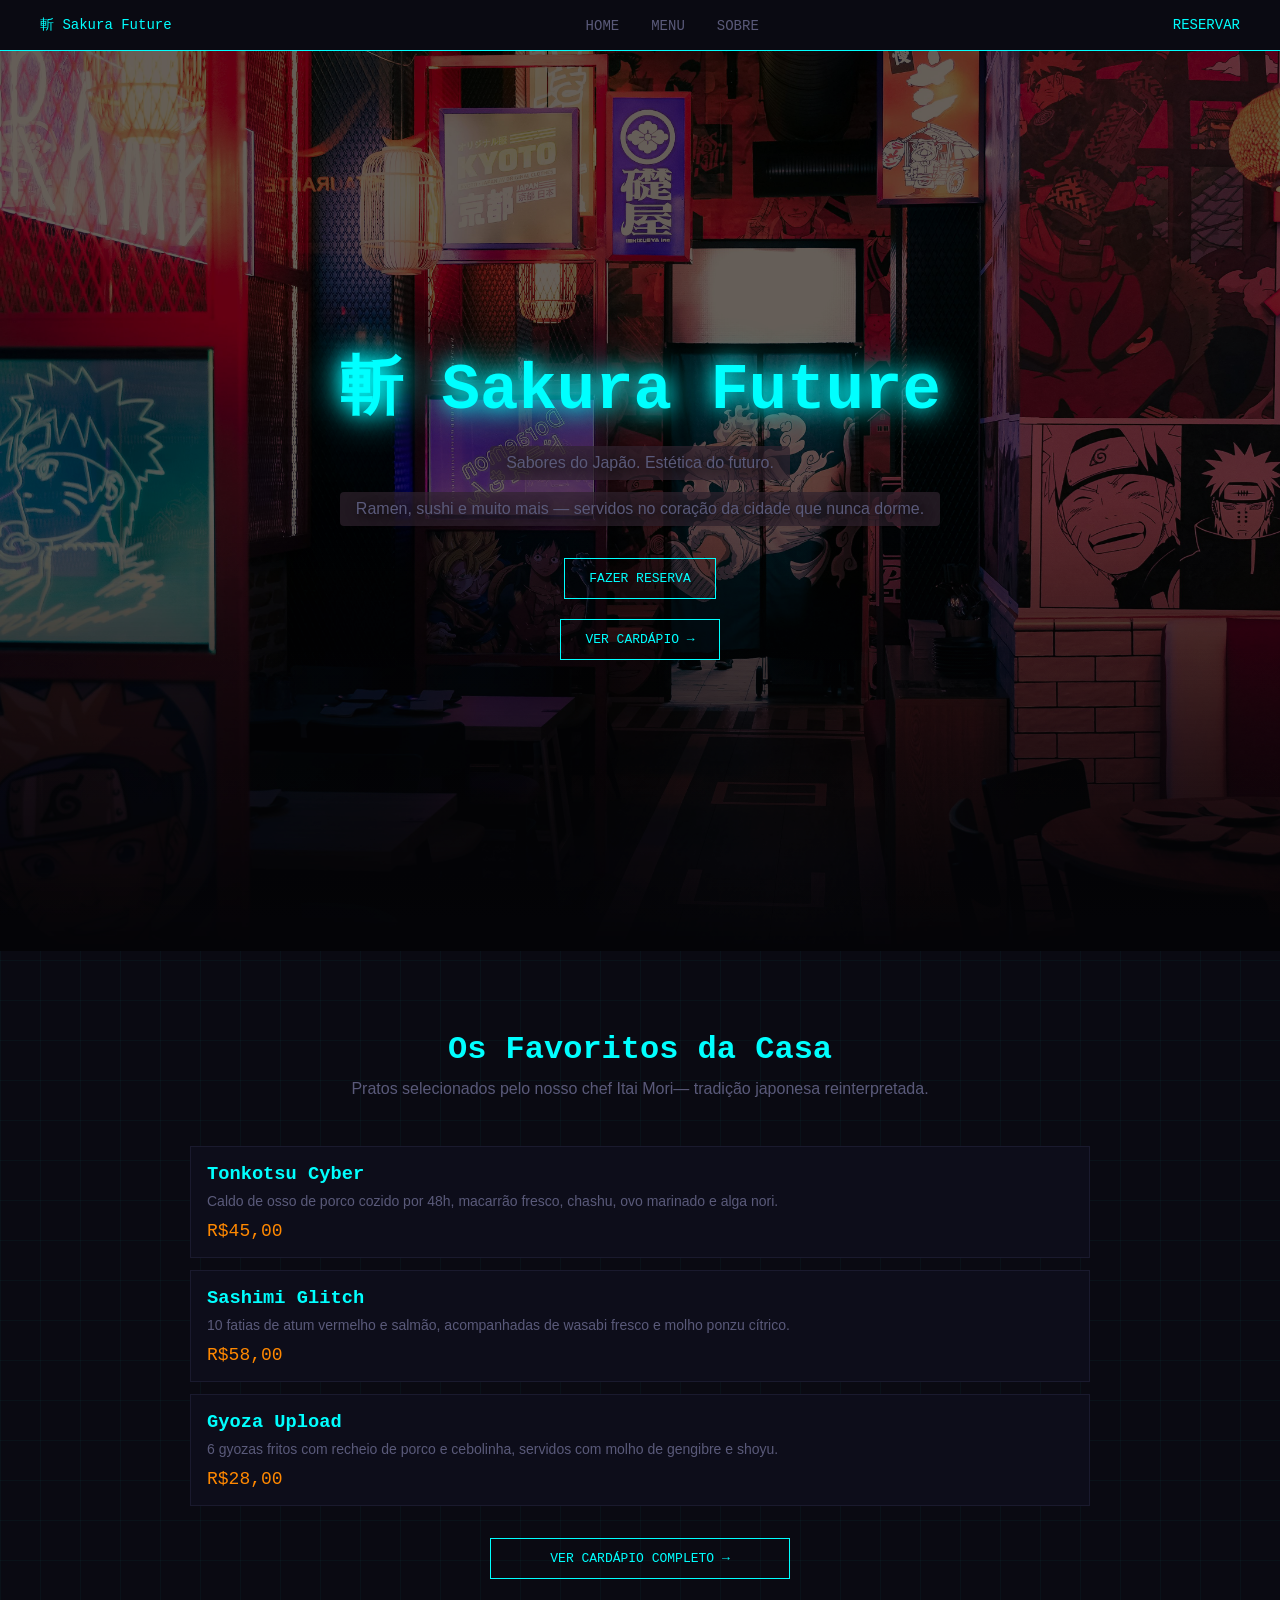
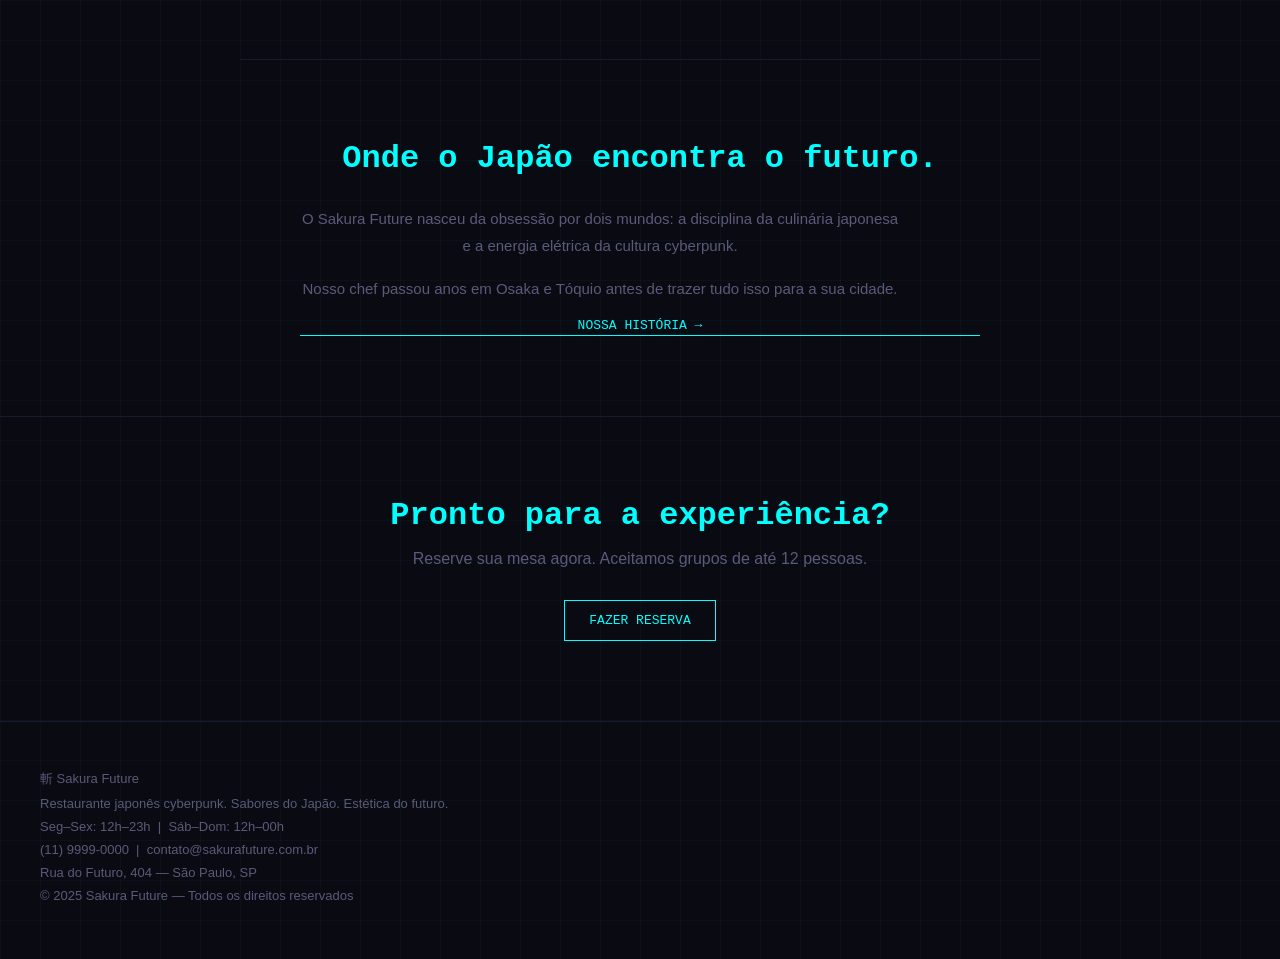
==== commit e2d065d3: "ajuste de imagem de fundo" ====
--- a/index.html
+++ b/index.html
@@ -18,16 +18,18 @@
       <a href="reservas.html">RESERVAR</a>
     </nav>
 
-    <section id="principal">
-      <h1>斬 Sakura Future</h1>
-      <p>Sabores do Japão. Estética do futuro.</p>
-      <p>
-        Ramen, sushi e muito mais — servidos no coração da cidade que nunca
-        dorme.
-      </p>
-      <a href="reservas.html">FAZER RESERVA</a>
-      <a href="menu.html">VER CARDÁPIO →</a>
-    </section>
+    <div class="principal-gradient">
+      <section id="principal">
+        <h1>斬 Sakura Future</h1>
+        <p>Sabores do Japão. Estética do futuro.</p>
+        <p>
+          Ramen, sushi e muito mais — servidos no coração da cidade que nunca
+          dorme.
+        </p>
+        <a href="reservas.html">FAZER RESERVA</a>
+        <a href="menu.html">VER CARDÁPIO →</a>
+      </section>
+    </div>
 
     <section id="destaques">
       <h2>Os Favoritos da Casa</h2>
--- a/style.css
+++ b/style.css
@@ -53,9 +53,34 @@
 nav ul a:hover {
   color: var(--ciano);
 }
+
+.principal-gradient {
+  height: 4px;
+  width: 100%;
+  height: 100vh;
+  display: flex;
+  background-image: url("cozinha2.jpg");
+  background-repeat: no-repeat;
+  background-position: center;
+  background-size: cover;
+}
+
 #principal {
+  background: linear-gradient(
+    to bottom,
+    rgba(0, 0, 0, 0) 50%,
+    var(--fundo) 100%
+  );
+  flex: 1;
   padding: 100px 40px;
   text-align: center;
+  display: flex;
+  flex-direction: column;
+  align-items: center;
+  justify-content: center;
+
+  background-blend-mode: overlay;
+  background-color: rgba(0, 0, 0, 0.6);
 }
 
 #principal h1 {
@@ -63,12 +88,20 @@
   font-size: 64px;
   color: var(--ciano);
   margin-bottom: 16px;
+  text-shadow:
+    0 0 20px var(--ciano),
+    0 0 40px var(--ciano);
 }
 
 #principal p {
   font-size: 16px;
   color: var(--texto-fraco);
   margin-bottom: 12px;
+  text-shadow: 2px 2px 12px rgba(0, 0, 0, 1);
+  background: rgba(47, 35, 46, 0.7);
+  padding: 8px 16px;
+  border-radius: 4px;
+  display: inline-block;
 }
 
 #principal a {
@@ -95,7 +128,7 @@
 #destaques h2 {
   font-family: "Courier New", monospace;
   font-size: 32px;
-  color: var(--texto);
+  color: var(--ciano);
   margin-bottom: 12px;
 }
 
@@ -112,7 +145,7 @@
   text-align: left;
   max-width: 900px;
   margin-left: auto;
-  margin-right: auto;;
+  margin-right: auto;
 }
 
 article h3 {
@@ -131,7 +164,7 @@
   font-family: "Courier New", monospace;
   color: var(--laranja);
   font-size: 18px;
-  }
+}
 
 #sobre {
   padding: 80px 60px;
@@ -139,13 +172,15 @@
   max-width: 800px;
   margin-left: auto;
   margin-right: auto;
+  text-align: center;
 }
 
 #sobre h2 {
   font-family: "Courier New", monospace;
   font-size: 32px;
   color: var(--ciano);
-  margin-bottom: 24px;
+  margin-bottom: 28px;
+  text-align: center;
 }
 
 #sobre p {
@@ -154,11 +189,12 @@
   line-height: 1.8;
   margin-bottom: 16px;
   max-width: 600px;
+  text-align: center;
 }
 
 #sobre a {
   display: block;
-  text-align: center;;
+  text-align: center;
   color: var(--ciano);
   font-family: "Courier New", monospace;
   font-size: 13px;
@@ -171,6 +207,7 @@
 #sobre a:hover {
   color: var(--magenta);
   border-color: var(--magenta);
+  text-align: center;
 }
 
 #reserva {
@@ -182,7 +219,7 @@
 #reserva h2 {
   font-family: "Courier New", monospace;
   font-size: 32px;
-  color: var(--texto);
+  color: var(--ciano);
   margin-bottom: 16px;
 }
 
@@ -423,7 +460,7 @@
   color: var(--ciano);
   border: 1px solid var(--ciano);
   padding: 12px 24px;
-  font-family: 'Courier New', monospace;
+  font-family: "Courier New", monospace;
   font-size: 13px;
   text-decoration: none;
   margin-top: 32px;
@@ -435,4 +472,4 @@
 .btn-link:hover {
   background: var(--ciano);
   color: var(--fundo);
-}+}
